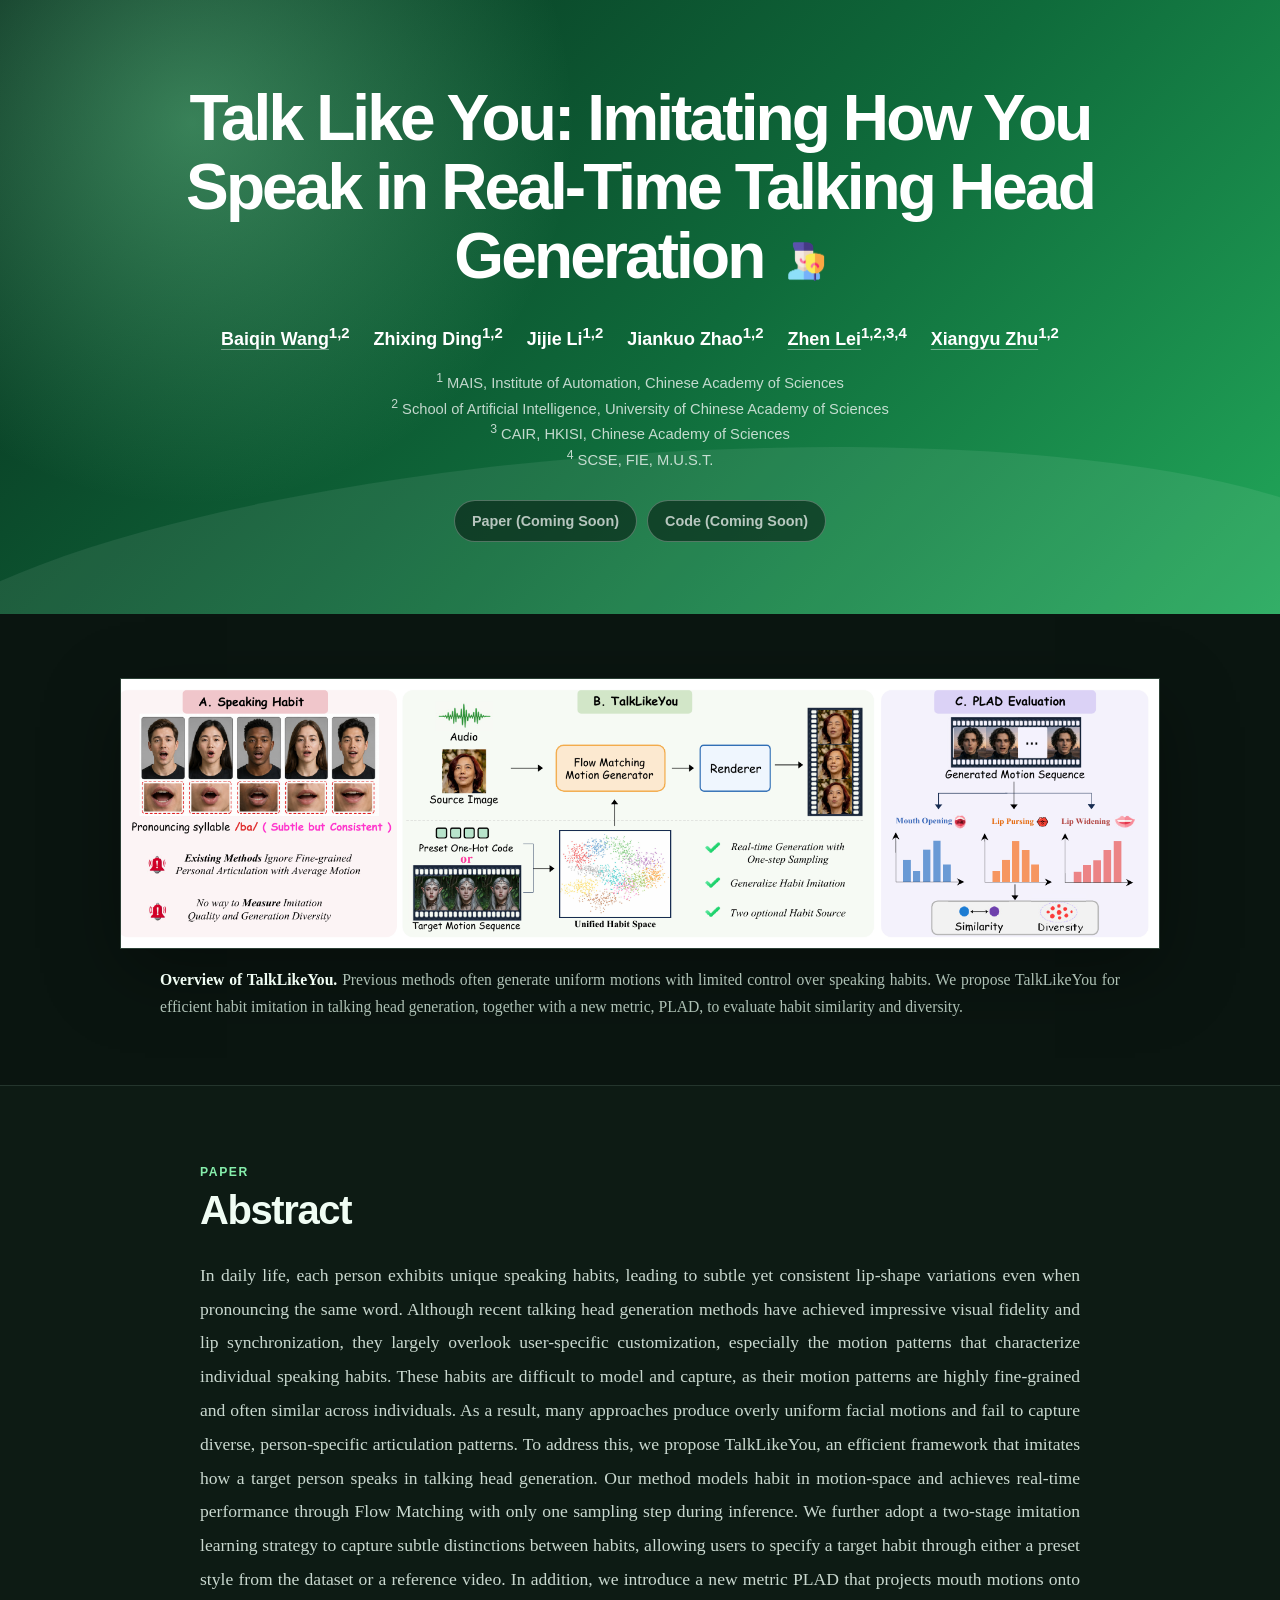
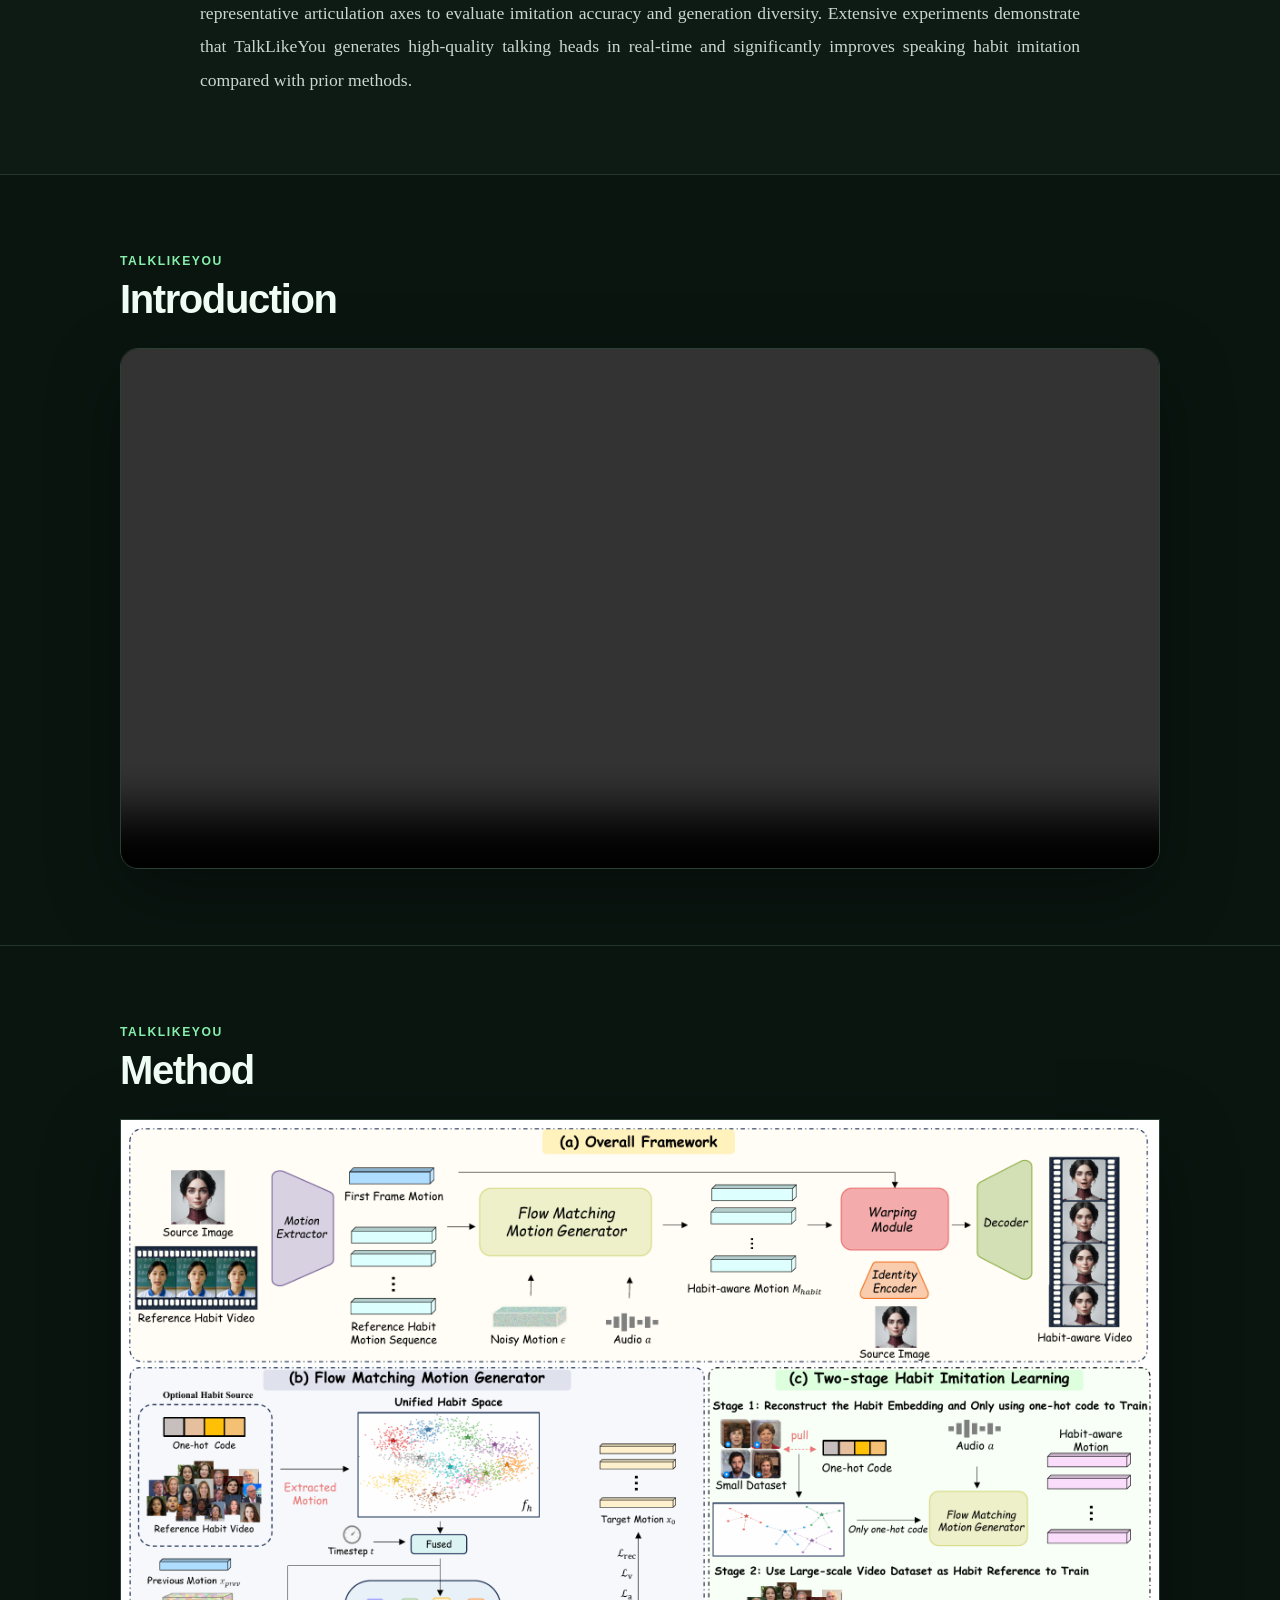
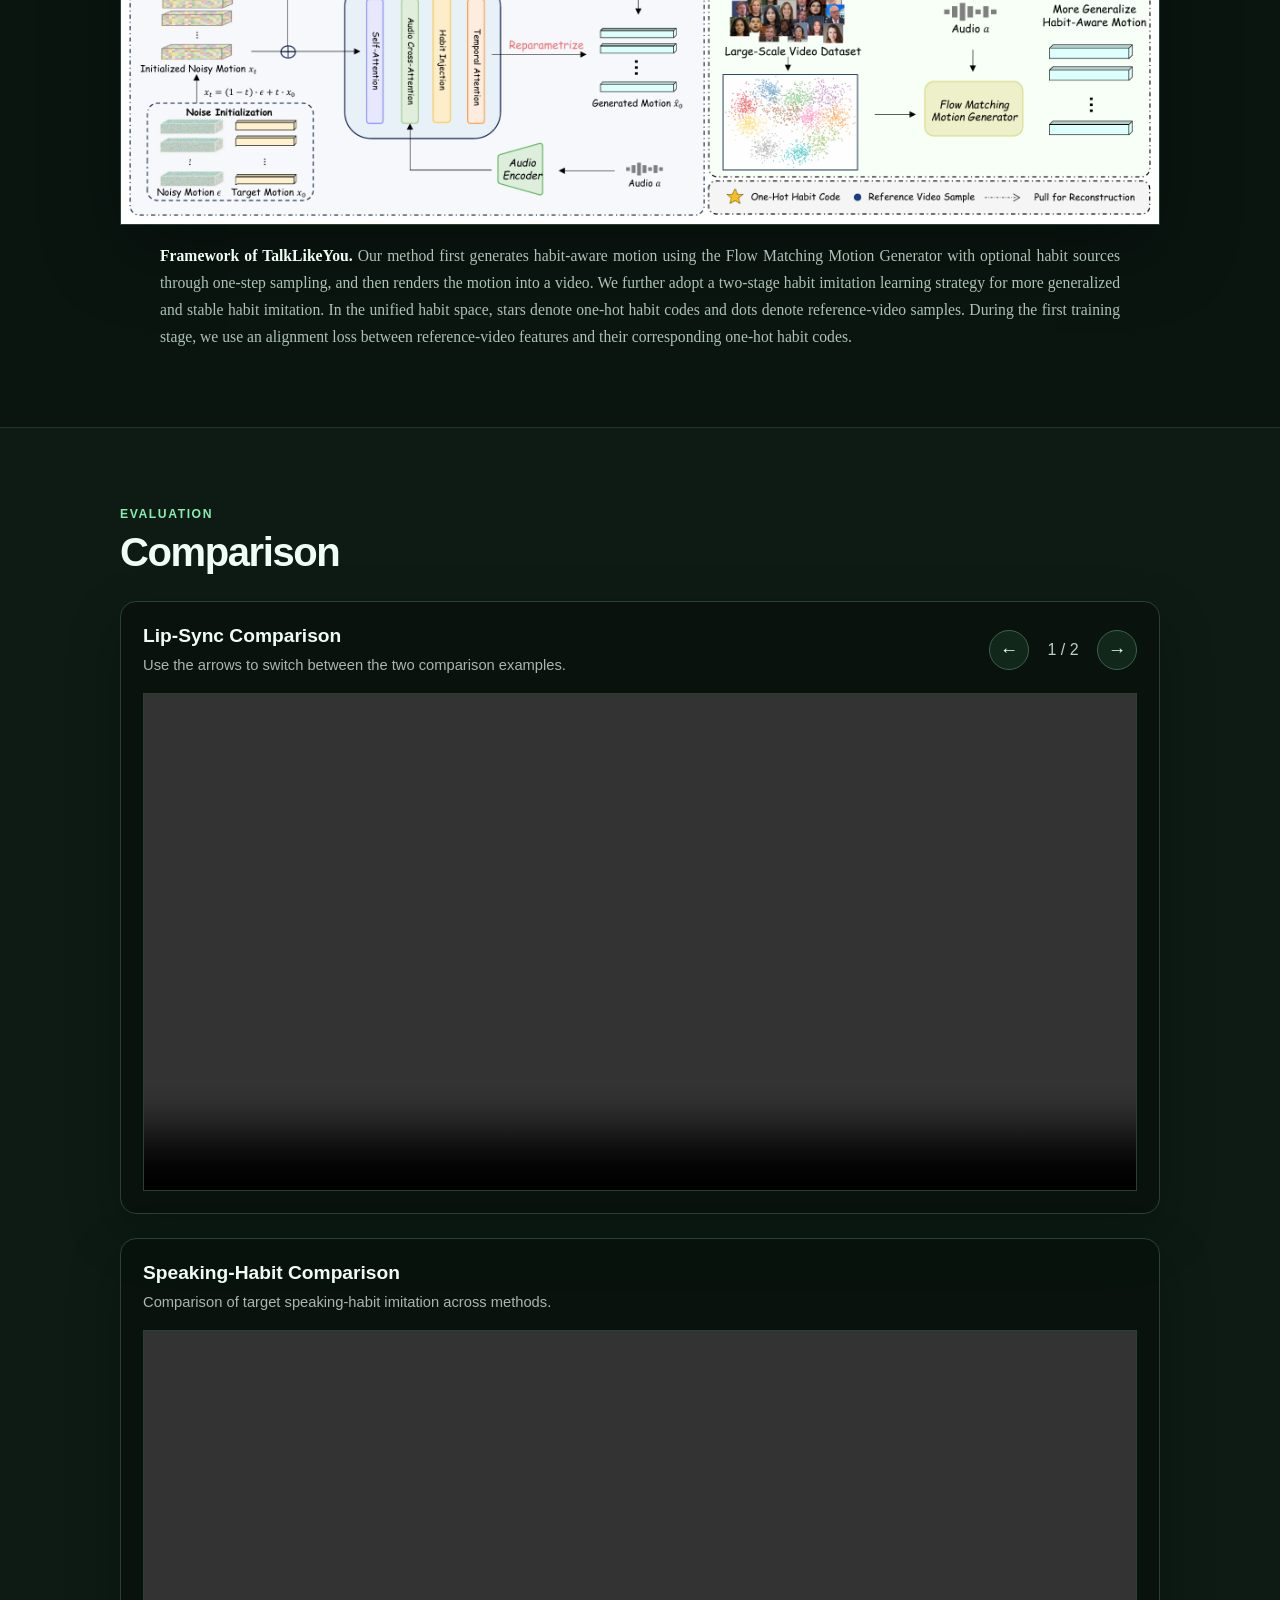
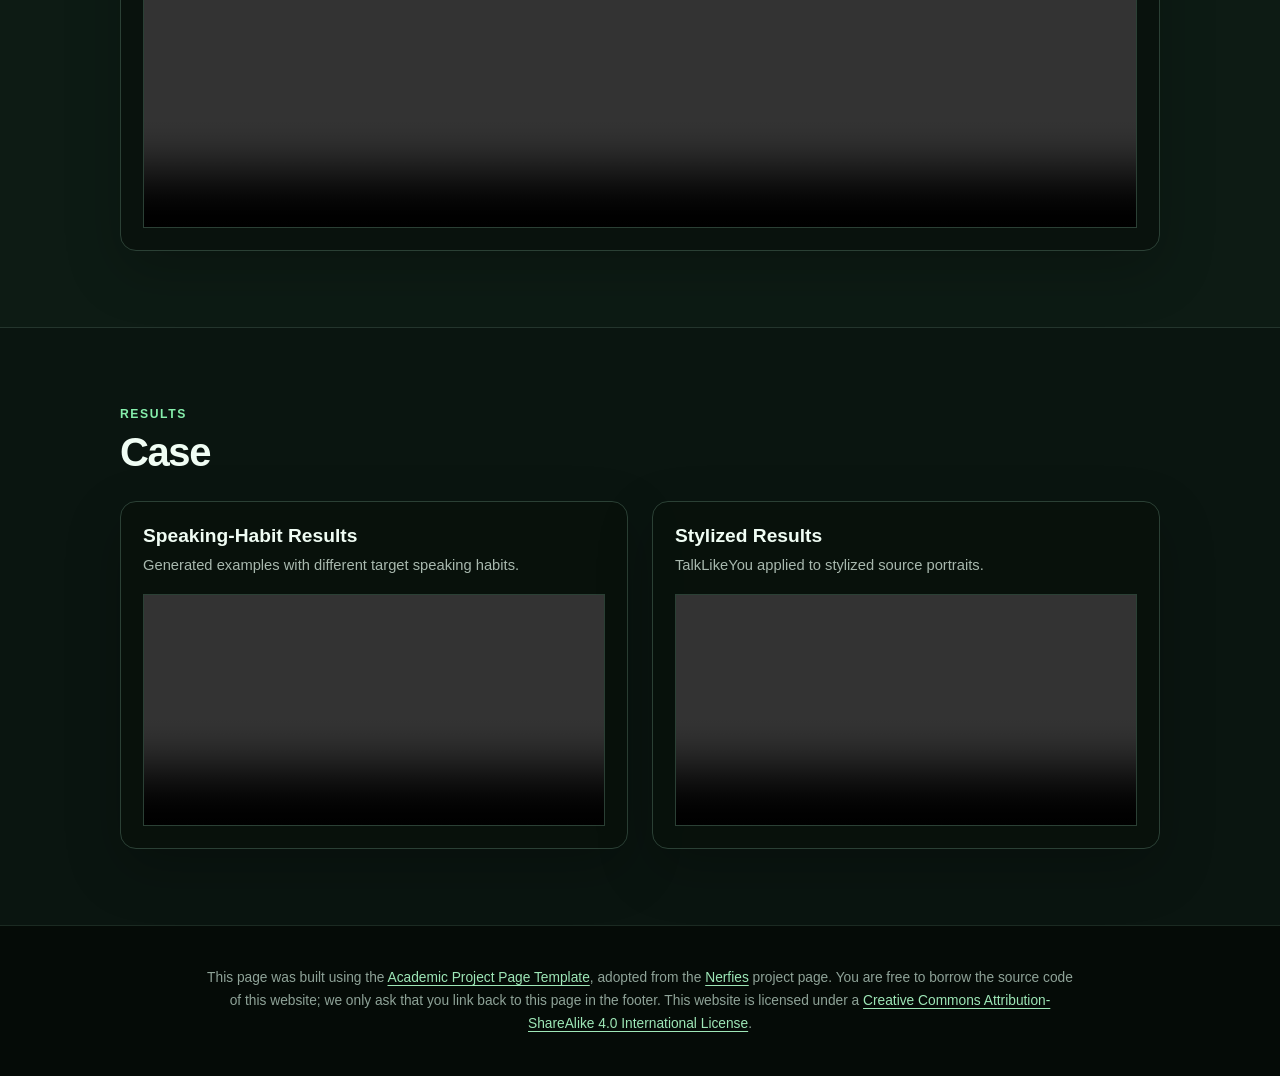
==== TalkLikeYou/index.html @ af0a6ef9 "Update TalkLikeYou project page" ====
<!DOCTYPE html>
<html lang="en">
<head>
  <meta charset="utf-8">
  <meta name="viewport" content="width=device-width, initial-scale=1">
  <meta name="description" content="Project page for TalkLikeYou, a real-time framework for speaking-habit imitation in talking head generation.">
  <meta name="keywords" content="TalkLikeYou, talking head generation, speaking habit imitation, flow matching">
  <title>TalkLikeYou</title>
  <link rel="stylesheet" href="static/css/index.css">
</head>
<body>
  <main>
    <header class="paper-header">
      <div class="header-glow" aria-hidden="true"></div>
      <div class="container">
        <h1>Talk Like You: Imitating How You Speak in Real-Time Talking Head <span class="title-tail">Generation <img class="title-icon" src="static/images/talklikeyou-icon.png" alt="" aria-hidden="true"></span></h1>

        <div class="authors" aria-label="Authors">
          <span><a href="https://scholar.google.cz/citations?user=pBF9Mn8AAAAJ&amp;hl=zh-CN&amp;oi=ao" target="_blank" rel="noopener noreferrer">Baiqin Wang</a><sup>1,2</sup></span>
          <span>Zhixing Ding<sup>1,2</sup></span>
          <span>Jijie Li<sup>1,2</sup></span>
          <span>Jiankuo Zhao<sup>1,2</sup></span>
          <span><a href="https://scholar.google.cz/citations?hl=zh-CN&amp;user=cuJ3QG8AAAAJ" target="_blank" rel="noopener noreferrer">Zhen Lei</a><sup>1,2,3,4</sup></span>
          <span><a href="https://xiangyuzhu-open.github.io/homepage/" target="_blank" rel="noopener noreferrer">Xiangyu Zhu</a><sup>1,2</sup></span>
        </div>

        <div class="affiliations" aria-label="Affiliations">
          <p><sup>1</sup> MAIS, Institute of Automation, Chinese Academy of Sciences</p>
          <p><sup>2</sup> School of Artificial Intelligence, University of Chinese Academy of Sciences</p>
          <p><sup>3</sup> CAIR, HKISI, Chinese Academy of Sciences</p>
          <p><sup>4</sup> SCSE, FIE, M.U.S.T.</p>
        </div>

        <div class="publication-links" aria-label="Publication links">
          <span class="publication-link is-disabled" aria-label="Paper coming soon">
            <span>Paper (Coming Soon)</span>
          </span>
          <span class="publication-link is-disabled" aria-label="Code coming soon">
            <span>Code (Coming Soon)</span>
          </span>
        </div>
      </div>
    </header>

    <section class="section visual-section hero-visual" aria-label="TalkLikeYou overview">
      <div class="container content-width">
        <figure class="figure-card">
          <div class="image-frame">
            <img src="static/images/overview.png" alt="Overview of TalkLikeYou for speaking-habit imitation in talking head generation">
          </div>
          <figcaption>
            <strong>Overview of TalkLikeYou.</strong>
            Previous methods often generate uniform motions with limited control over speaking habits. We propose TalkLikeYou for efficient habit imitation in talking head generation, together with a new metric, PLAD, to evaluate habit similarity and diversity.
          </figcaption>
        </figure>
      </div>
    </section>

    <section class="section abstract-section" aria-labelledby="abstract-title">
      <div class="container reading-width">
        <div class="section-heading">
          <p class="eyebrow">Paper</p>
          <h2 id="abstract-title">Abstract</h2>
        </div>
        <p class="abstract">
          In daily life, each person exhibits unique speaking habits, leading to subtle yet consistent lip-shape variations even when pronouncing the same word. Although recent talking head generation methods have achieved impressive visual fidelity and lip synchronization, they largely overlook user-specific customization, especially the motion patterns that characterize individual speaking habits. These habits are difficult to model and capture, as their motion patterns are highly fine-grained and often similar across individuals. As a result, many approaches produce overly uniform facial motions and fail to capture diverse, person-specific articulation patterns. To address this, we propose TalkLikeYou, an efficient framework that imitates how a target person speaks in talking head generation. Our method models habit in motion-space and achieves real-time performance through Flow Matching with only one sampling step during inference. We further adopt a two-stage imitation learning strategy to capture subtle distinctions between habits, allowing users to specify a target habit through either a preset style from the dataset or a reference video. In addition, we introduce a new metric PLAD that projects mouth motions onto representative articulation axes to evaluate imitation accuracy and generation diversity. Extensive experiments demonstrate that TalkLikeYou generates high-quality talking heads in real-time and significantly improves speaking habit imitation compared with prior methods.
        </p>
      </div>
    </section>

    <section class="section demo-section" aria-labelledby="introduction-title">
      <div class="container content-width">
        <div class="section-heading">
          <p class="eyebrow">TalkLikeYou</p>
          <h2 id="introduction-title">Introduction</h2>
        </div>
        <div class="video-frame">
          <video controls playsinline preload="metadata">
            <source src="static/videos/demo.mp4" type="video/mp4">
            Your browser does not support the video tag.
          </video>
        </div>
      </div>
    </section>

    <section class="section visual-section method-section" aria-labelledby="method-title">
      <div class="container content-width">
        <div class="section-heading">
          <p class="eyebrow">TalkLikeYou</p>
          <h2 id="method-title">Method</h2>
        </div>
        <figure class="figure-card">
          <div class="image-frame">
            <img src="static/images/framework.png" alt="The TalkLikeYou framework">
          </div>
          <figcaption>
            <strong>Framework of TalkLikeYou.</strong>
            Our method first generates habit-aware motion using the Flow Matching Motion Generator with optional habit sources through one-step sampling, and then renders the motion into a video. We further adopt a two-stage habit imitation learning strategy for more generalized and stable habit imitation. In the unified habit space, stars denote one-hot habit codes and dots denote reference-video samples. During the first training stage, we use an alignment loss between reference-video features and their corresponding one-hot habit codes.
          </figcaption>
        </figure>
      </div>
    </section>

    <section class="section comparison-section" aria-labelledby="comparison-title">
      <div class="container content-width">
        <div class="section-heading">
          <p class="eyebrow">Evaluation</p>
          <h2 id="comparison-title">Comparison</h2>
        </div>

        <article class="media-card comparison-carousel" aria-labelledby="lip-sync-title">
          <div class="media-card-heading">
            <div>
              <h3 id="lip-sync-title">Lip-Sync Comparison</h3>
              <p>Use the arrows to switch between the two comparison examples.</p>
            </div>
            <div class="carousel-controls" aria-label="Lip-sync comparison controls">
              <button class="carousel-button" type="button" data-carousel-prev aria-label="Previous lip-sync comparison">&#8592;</button>
              <span class="carousel-status" aria-live="polite"><span data-carousel-current>1</span> / 2</span>
              <button class="carousel-button" type="button" data-carousel-next aria-label="Next lip-sync comparison">&#8594;</button>
            </div>
          </div>
          <div class="carousel-stage">
            <video class="carousel-video is-active" controls playsinline preload="metadata" data-carousel-item>
              <source src="static/videos/comparison/lip-sync-1.mp4" type="video/mp4">
            </video>
            <video class="carousel-video" controls playsinline preload="metadata" data-carousel-item hidden>
              <source src="static/videos/comparison/lip-sync-2.mp4" type="video/mp4">
            </video>
          </div>
        </article>

        <article class="media-card" aria-labelledby="habit-comparison-title">
          <div class="media-card-heading">
            <div>
              <h3 id="habit-comparison-title">Speaking-Habit Comparison</h3>
              <p>Comparison of target speaking-habit imitation across methods.</p>
            </div>
          </div>
          <div class="media-video-frame media-video-frame-wide">
            <video controls playsinline preload="metadata">
              <source src="static/videos/comparison/habit-comparison.mp4" type="video/mp4">
            </video>
          </div>
        </article>
      </div>
    </section>

    <section class="section case-section" aria-labelledby="case-title">
      <div class="container content-width">
        <div class="section-heading">
          <p class="eyebrow">Results</p>
          <h2 id="case-title">Case</h2>
        </div>
        <div class="case-grid">
          <article class="media-card compact-card">
            <div class="media-card-heading">
              <div>
                <h3>Speaking-Habit Results</h3>
                <p>Generated examples with different target speaking habits.</p>
              </div>
            </div>
            <div class="media-video-frame">
              <video controls playsinline preload="metadata">
                <source src="static/videos/cases/habit-result.mp4" type="video/mp4">
              </video>
            </div>
          </article>

          <article class="media-card compact-card">
            <div class="media-card-heading">
              <div>
                <h3>Stylized Results</h3>
                <p>TalkLikeYou applied to stylized source portraits.</p>
              </div>
            </div>
            <div class="media-video-frame media-video-frame-wide">
              <video controls playsinline preload="metadata">
                <source src="static/videos/cases/stylized-result.mp4" type="video/mp4">
              </video>
            </div>
          </article>
        </div>
      </div>
    </section>
  </main>

  <footer class="footer">
    <div class="container reading-width">
      <p>
        This page was built using the
        <a href="https://github.com/eliahuhorwitz/Academic-project-page-template" target="_blank" rel="noopener noreferrer">Academic Project Page Template</a>,
        adopted from the <a href="https://nerfies.github.io" target="_blank" rel="noopener noreferrer">Nerfies</a> project page.
        You are free to borrow the source code of this website; we only ask that you link back to this page in the footer.
        This website is licensed under a
        <a rel="license" href="https://creativecommons.org/licenses/by-sa/4.0/" target="_blank">Creative Commons Attribution-ShareAlike 4.0 International License</a>.
      </p>
    </div>
  </footer>
  <script src="static/js/index.js"></script>
</body>
</html>
---- TalkLikeYou/static/css/index.css ----
:root {
  --ink: #f0fdf4;
  --muted: #a8b8ae;
  --green: #22c55e;
  --green-soft: #86efac;
  --line: #24352d;
  --paper: #0a1510;
  --background: #07100b;
}

* {
  box-sizing: border-box;
}

html {
  scroll-behavior: smooth;
}

body {
  margin: 0;
  color: var(--ink);
  background: var(--background);
  font-family: Inter, ui-sans-serif, -apple-system, BlinkMacSystemFont, "Segoe UI", sans-serif;
  line-height: 1.65;
}

.container {
  width: min(1120px, calc(100% - 40px));
  margin: 0 auto;
}

.content-width {
  max-width: 1040px;
}

.reading-width {
  max-width: 880px;
}

.paper-header {
  position: relative;
  overflow: hidden;
  padding: 84px 0 72px;
  color: #fff;
  text-align: center;
  background:
    radial-gradient(circle at 15% 20%, rgba(134, 239, 172, 0.38), transparent 32%),
    linear-gradient(135deg, #072b1c 0%, #0f6b3b 55%, #22a85a 100%);
}

.header-glow {
  position: absolute;
  inset: auto -10% -220px;
  height: 380px;
  border-radius: 50%;
  background: rgba(255, 255, 255, 0.08);
  transform: rotate(-4deg);
}

.paper-header .container {
  position: relative;
}

.venue {
  display: inline-block;
  margin: 0 0 22px;
  padding: 7px 16px;
  border: 1px solid rgba(255, 255, 255, 0.4);
  border-radius: 999px;
  background: rgba(255, 255, 255, 0.13);
  font-size: 0.9rem;
  font-weight: 750;
  letter-spacing: 0.08em;
  text-transform: uppercase;
}

h1 {
  max-width: 1020px;
  margin: 0 auto 30px;
  font-size: clamp(2.15rem, 5vw, 4.25rem);
  font-weight: 780;
  letter-spacing: -0.045em;
  line-height: 1.08;
}

.title-tail {
  white-space: nowrap;
}

.title-icon {
  display: inline-block;
  width: 0.62em;
  height: 0.62em;
  margin-left: 0.12em;
  object-fit: contain;
  vertical-align: -0.05em;
}

.authors {
  display: flex;
  flex-wrap: wrap;
  justify-content: center;
  gap: 7px 24px;
  margin: 0 auto;
  font-size: 1.12rem;
  font-weight: 620;
}

.authors a {
  color: #fff;
  text-decoration-color: rgba(255, 255, 255, 0.4);
  text-decoration-thickness: 1px;
  text-underline-offset: 4px;
}

.authors a:hover {
  text-decoration-color: #fff;
}

.affiliations {
  max-width: 900px;
  margin: 14px auto 0;
  color: rgba(255, 255, 255, 0.75);
  font-size: 0.92rem;
  line-height: 1.55;
}

.affiliations p {
  margin: 0;
}

.publication-links {
  display: flex;
  flex-wrap: wrap;
  justify-content: center;
  gap: 10px;
  margin-top: 28px;
}

.publication-link {
  display: inline-flex;
  align-items: center;
  min-height: 42px;
  padding: 9px 17px;
  border: 1px solid rgba(255, 255, 255, 0.28);
  border-radius: 999px;
  color: #fff;
  background: rgba(3, 22, 13, 0.56);
  font-size: 0.9rem;
  font-weight: 680;
  line-height: 1;
  text-decoration: none;
  transition: background 160ms ease, border-color 160ms ease, transform 160ms ease;
}

a.publication-link:hover {
  border-color: rgba(255, 255, 255, 0.58);
  background: rgba(3, 22, 13, 0.8);
  transform: translateY(-1px);
}

.publication-link.is-disabled {
  color: rgba(255, 255, 255, 0.7);
  cursor: default;
}

.section {
  padding: 76px 0;
}

.visual-section,
.demo-section {
  background: var(--paper);
}

.hero-visual {
  padding-top: 64px;
  padding-bottom: 64px;
}

.abstract-section {
  border-top: 1px solid var(--line);
  background: #0d1b14;
}

.method-section,
.demo-section,
.comparison-section,
.case-section {
  border-top: 1px solid var(--line);
}

.comparison-section {
  background: #0d1b14;
}

.case-section {
  background: var(--paper);
}

.section-heading {
  margin-bottom: 26px;
}

.eyebrow {
  margin: 0 0 5px;
  color: var(--green-soft);
  font-size: 0.76rem;
  font-weight: 800;
  letter-spacing: 0.13em;
  text-transform: uppercase;
}

h2 {
  margin: 0;
  font-size: clamp(1.8rem, 4vw, 2.5rem);
  letter-spacing: -0.035em;
  line-height: 1.15;
}

.image-frame,
.video-frame {
  overflow: hidden;
  border: 1px solid #2b4035;
  background: #fff;
  box-shadow: 0 24px 70px rgba(0, 0, 0, 0.34);
}

.image-frame img {
  display: block;
  width: 100%;
  height: auto;
}

.figure-card {
  margin: 0;
}

.figure-card figcaption {
  max-width: 960px;
  margin: 18px auto 0;
  color: #aec1b5;
  font-family: Georgia, "Times New Roman", serif;
  font-size: 0.98rem;
  line-height: 1.72;
  text-align: justify;
}

.figure-card figcaption strong {
  color: #f0fdf4;
}

.video-frame {
  border-radius: 18px;
  background: #050b07;
}

.video-frame video {
  display: block;
  width: 100%;
  max-height: 75vh;
  background: #050b07;
}

h3 {
  margin: 0;
  color: #f0fdf4;
  font-size: 1.2rem;
  line-height: 1.25;
}

.media-card {
  margin-top: 24px;
  padding: 22px;
  border: 1px solid #2b4035;
  border-radius: 16px;
  background: rgba(7, 16, 11, 0.72);
  box-shadow: 0 20px 55px rgba(0, 0, 0, 0.22);
}

.media-card:first-of-type {
  margin-top: 0;
}

.media-card-heading {
  display: flex;
  align-items: center;
  justify-content: space-between;
  gap: 20px;
  margin-bottom: 16px;
}

.media-card-heading p {
  margin: 5px 0 0;
  color: var(--muted);
  font-size: 0.92rem;
}

.carousel-controls {
  display: flex;
  flex: 0 0 auto;
  align-items: center;
  gap: 10px;
}

.carousel-button {
  display: inline-flex;
  width: 40px;
  height: 40px;
  align-items: center;
  justify-content: center;
  border: 1px solid #3f604d;
  border-radius: 50%;
  color: #f0fdf4;
  background: #10271a;
  font: inherit;
  font-size: 1.15rem;
  cursor: pointer;
  transition: border-color 160ms ease, background 160ms ease, transform 160ms ease;
}

.carousel-button:hover,
.carousel-button:focus-visible {
  border-color: var(--green-soft);
  background: #173a25;
  outline: none;
  transform: translateY(-1px);
}

.carousel-status {
  min-width: 48px;
  color: #bdd0c4;
  font-variant-numeric: tabular-nums;
  text-align: center;
}

.carousel-stage,
.media-video-frame {
  overflow: hidden;
  border: 1px solid #2b4035;
  background: #050b07;
}

.carousel-video,
.media-video-frame video {
  display: block;
  width: 100%;
  height: auto;
  background: #050b07;
}

.carousel-video[hidden] {
  display: none;
}

.media-video-frame-wide video {
  aspect-ratio: auto;
}

.case-grid {
  display: grid;
  grid-template-columns: repeat(2, minmax(0, 1fr));
  gap: 24px;
}

.compact-card {
  display: flex;
  min-width: 0;
  flex-direction: column;
  margin-top: 0;
}

.compact-card .media-video-frame {
  margin-top: auto;
}

.abstract {
  margin: 0;
  color: #c9d8cf;
  font-family: Georgia, "Times New Roman", serif;
  font-size: 1.1rem;
  line-height: 1.92;
  text-align: justify;
  text-wrap: pretty;
}

.footer {
  padding: 40px 0;
  border-top: 1px solid #1b2a22;
  color: #8fa398;
  background: #050b07;
  font-size: 0.86rem;
  line-height: 1.7;
  text-align: center;
}

.footer p {
  margin: 0;
}

.footer a {
  color: #9ee7b7;
  text-underline-offset: 3px;
}

.footer a:hover {
  color: #fff;
}

@media (max-width: 700px) {
  .container {
    width: min(100% - 28px, 1120px);
  }

  .paper-header {
    padding: 58px 0 52px;
  }

  h1 {
    font-size: clamp(2rem, 10vw, 3rem);
  }

  .section {
    padding: 54px 0;
  }

  .video-frame {
    border-radius: 11px;
  }

  .abstract,
  .figure-card figcaption {
    text-align: left;
  }

  .abstract {
    font-size: 1.02rem;
    line-height: 1.82;
  }

  .media-card {
    padding: 16px;
    border-radius: 12px;
  }

  .media-card-heading {
    align-items: flex-start;
    flex-direction: column;
  }

  .case-grid {
    grid-template-columns: 1fr;
  }
}
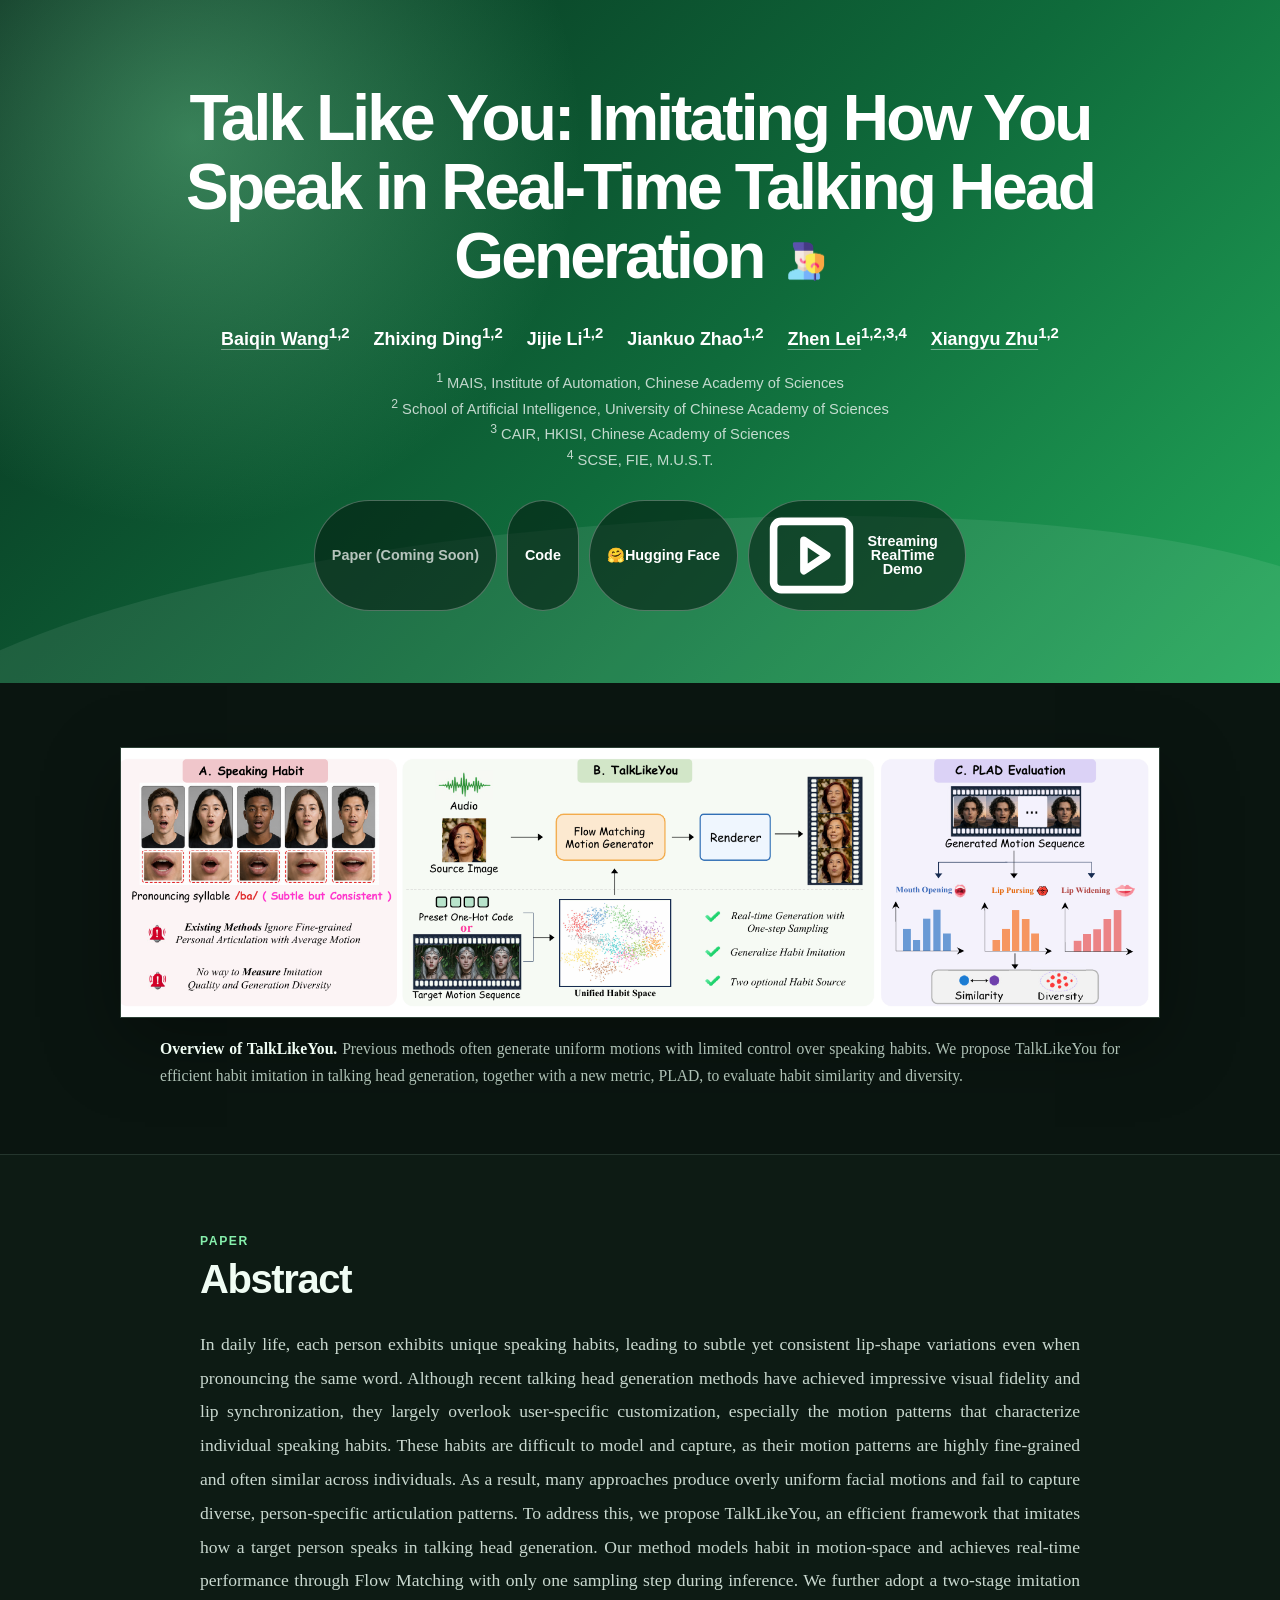
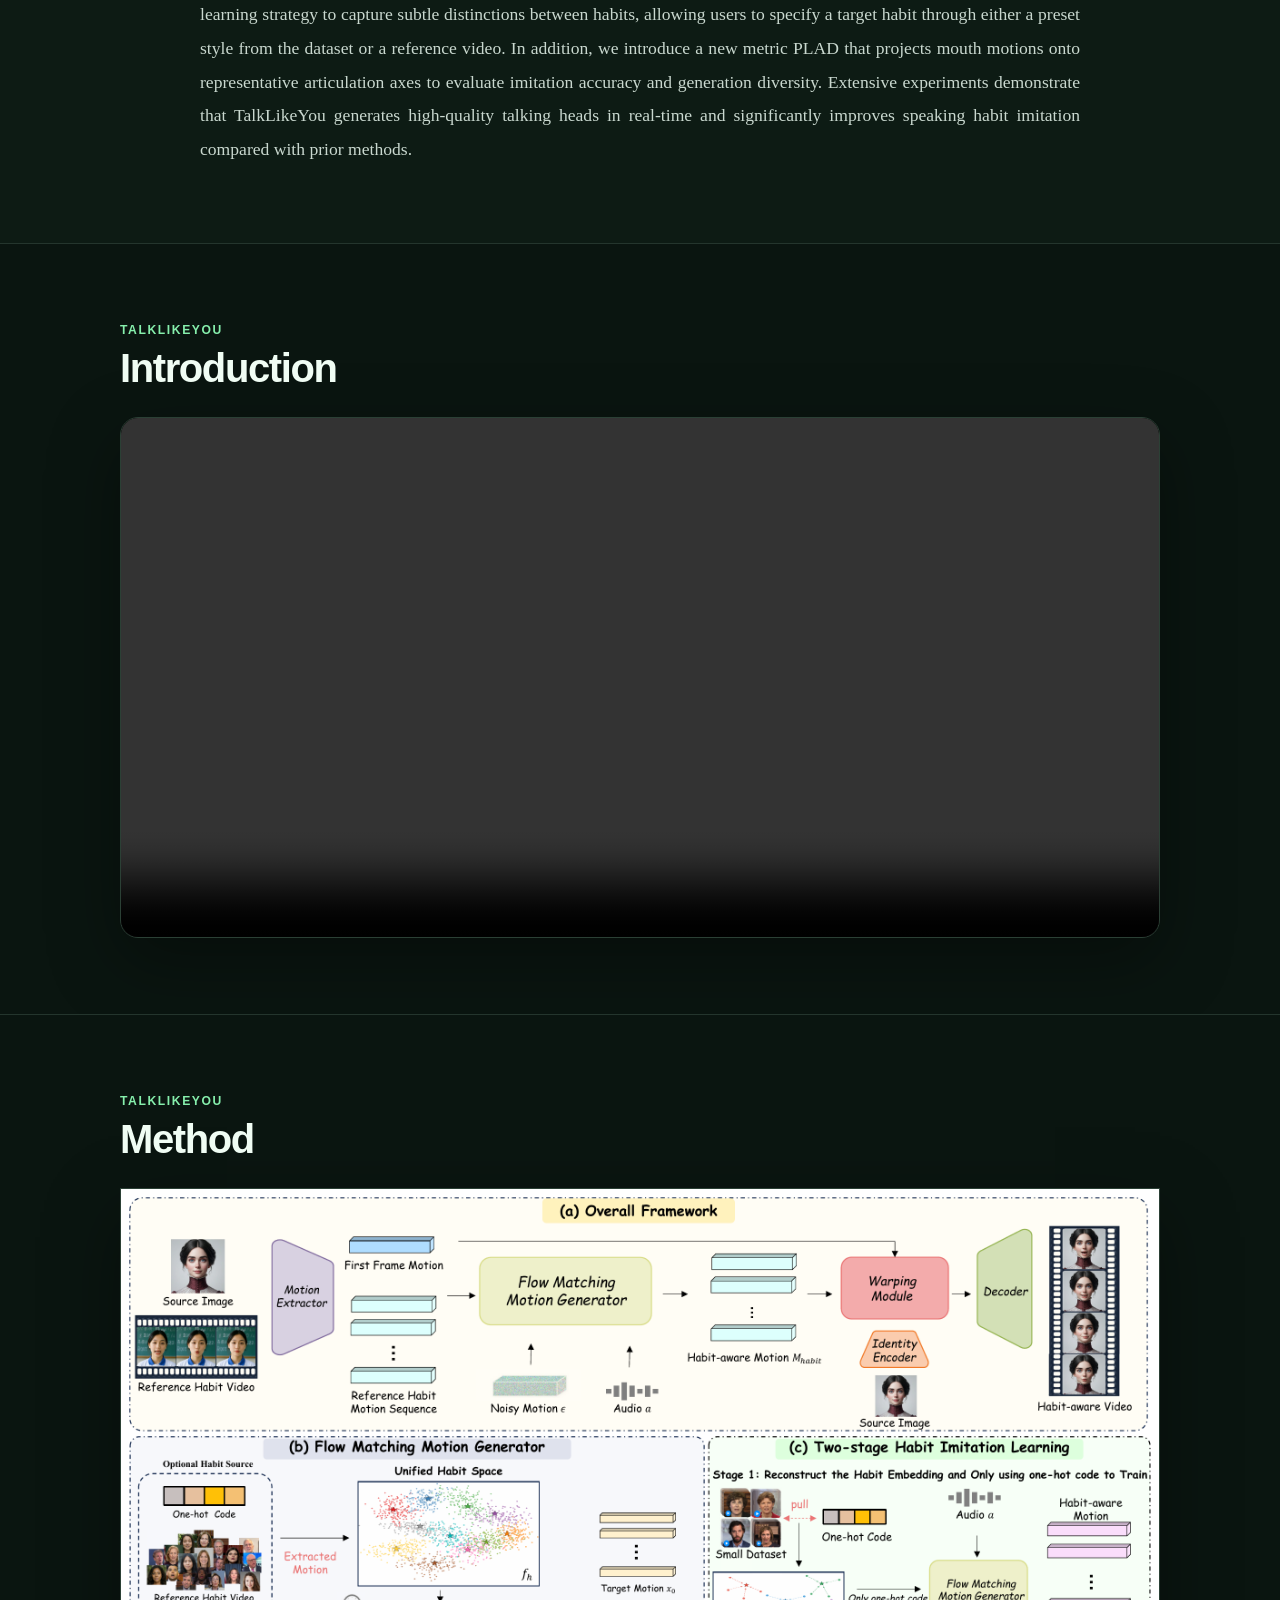
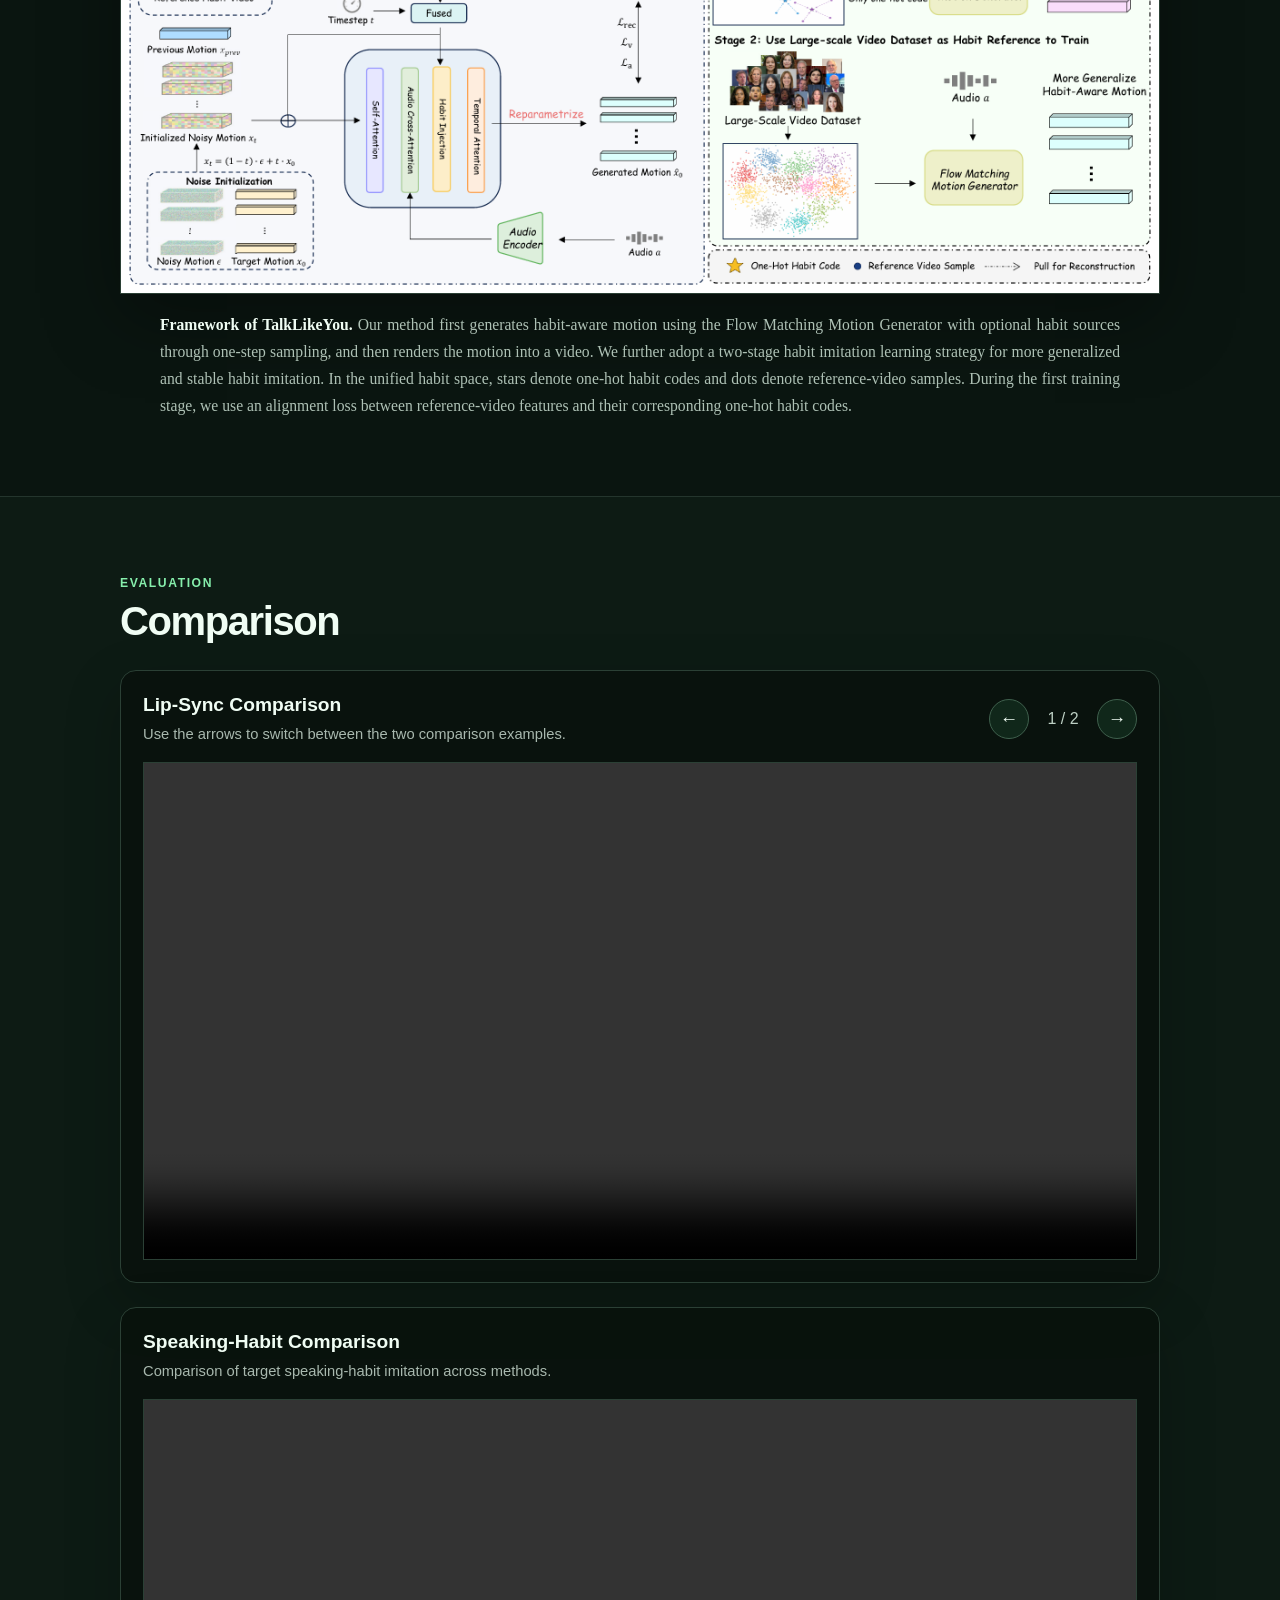
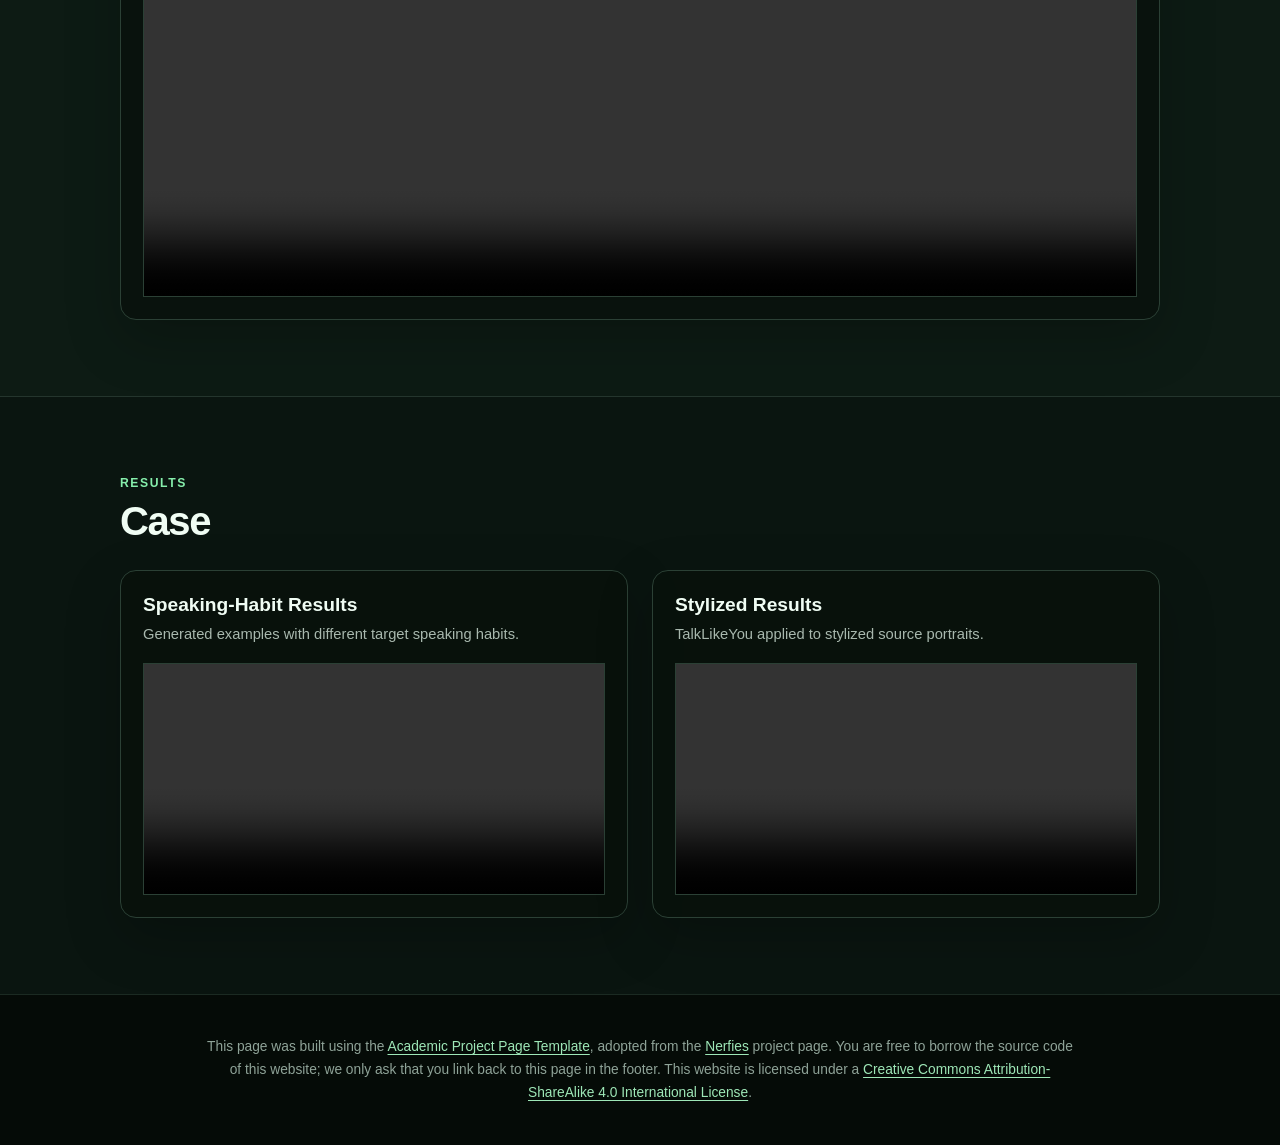
==== commit 4bd9782c: "Update TalkLikeYou project page links" ====
--- a/TalkLikeYou/index.html
+++ b/TalkLikeYou/index.html
@@ -1,202 +1,211 @@
-<!DOCTYPE html>
-<html lang="en">
-<head>
-  <meta charset="utf-8">
-  <meta name="viewport" content="width=device-width, initial-scale=1">
-  <meta name="description" content="Project page for TalkLikeYou, a real-time framework for speaking-habit imitation in talking head generation.">
-  <meta name="keywords" content="TalkLikeYou, talking head generation, speaking habit imitation, flow matching">
-  <title>TalkLikeYou</title>
-  <link rel="stylesheet" href="static/css/index.css">
-</head>
-<body>
-  <main>
-    <header class="paper-header">
-      <div class="header-glow" aria-hidden="true"></div>
-      <div class="container">
-        <h1>Talk Like You: Imitating How You Speak in Real-Time Talking Head <span class="title-tail">Generation <img class="title-icon" src="static/images/talklikeyou-icon.png" alt="" aria-hidden="true"></span></h1>
-
-        <div class="authors" aria-label="Authors">
-          <span><a href="https://scholar.google.cz/citations?user=pBF9Mn8AAAAJ&amp;hl=zh-CN&amp;oi=ao" target="_blank" rel="noopener noreferrer">Baiqin Wang</a><sup>1,2</sup></span>
-          <span>Zhixing Ding<sup>1,2</sup></span>
-          <span>Jijie Li<sup>1,2</sup></span>
-          <span>Jiankuo Zhao<sup>1,2</sup></span>
-          <span><a href="https://scholar.google.cz/citations?hl=zh-CN&amp;user=cuJ3QG8AAAAJ" target="_blank" rel="noopener noreferrer">Zhen Lei</a><sup>1,2,3,4</sup></span>
-          <span><a href="https://xiangyuzhu-open.github.io/homepage/" target="_blank" rel="noopener noreferrer">Xiangyu Zhu</a><sup>1,2</sup></span>
-        </div>
-
-        <div class="affiliations" aria-label="Affiliations">
-          <p><sup>1</sup> MAIS, Institute of Automation, Chinese Academy of Sciences</p>
-          <p><sup>2</sup> School of Artificial Intelligence, University of Chinese Academy of Sciences</p>
-          <p><sup>3</sup> CAIR, HKISI, Chinese Academy of Sciences</p>
-          <p><sup>4</sup> SCSE, FIE, M.U.S.T.</p>
-        </div>
-
-        <div class="publication-links" aria-label="Publication links">
-          <span class="publication-link is-disabled" aria-label="Paper coming soon">
-            <span>Paper (Coming Soon)</span>
-          </span>
-          <span class="publication-link is-disabled" aria-label="Code coming soon">
-            <span>Code (Coming Soon)</span>
-          </span>
-        </div>
-      </div>
-    </header>
-
-    <section class="section visual-section hero-visual" aria-label="TalkLikeYou overview">
-      <div class="container content-width">
-        <figure class="figure-card">
-          <div class="image-frame">
-            <img src="static/images/overview.png" alt="Overview of TalkLikeYou for speaking-habit imitation in talking head generation">
-          </div>
-          <figcaption>
-            <strong>Overview of TalkLikeYou.</strong>
-            Previous methods often generate uniform motions with limited control over speaking habits. We propose TalkLikeYou for efficient habit imitation in talking head generation, together with a new metric, PLAD, to evaluate habit similarity and diversity.
-          </figcaption>
-        </figure>
-      </div>
-    </section>
-
-    <section class="section abstract-section" aria-labelledby="abstract-title">
-      <div class="container reading-width">
-        <div class="section-heading">
-          <p class="eyebrow">Paper</p>
-          <h2 id="abstract-title">Abstract</h2>
-        </div>
-        <p class="abstract">
-          In daily life, each person exhibits unique speaking habits, leading to subtle yet consistent lip-shape variations even when pronouncing the same word. Although recent talking head generation methods have achieved impressive visual fidelity and lip synchronization, they largely overlook user-specific customization, especially the motion patterns that characterize individual speaking habits. These habits are difficult to model and capture, as their motion patterns are highly fine-grained and often similar across individuals. As a result, many approaches produce overly uniform facial motions and fail to capture diverse, person-specific articulation patterns. To address this, we propose TalkLikeYou, an efficient framework that imitates how a target person speaks in talking head generation. Our method models habit in motion-space and achieves real-time performance through Flow Matching with only one sampling step during inference. We further adopt a two-stage imitation learning strategy to capture subtle distinctions between habits, allowing users to specify a target habit through either a preset style from the dataset or a reference video. In addition, we introduce a new metric PLAD that projects mouth motions onto representative articulation axes to evaluate imitation accuracy and generation diversity. Extensive experiments demonstrate that TalkLikeYou generates high-quality talking heads in real-time and significantly improves speaking habit imitation compared with prior methods.
-        </p>
-      </div>
-    </section>
-
-    <section class="section demo-section" aria-labelledby="introduction-title">
-      <div class="container content-width">
-        <div class="section-heading">
-          <p class="eyebrow">TalkLikeYou</p>
-          <h2 id="introduction-title">Introduction</h2>
-        </div>
-        <div class="video-frame">
-          <video controls playsinline preload="metadata">
-            <source src="static/videos/demo.mp4" type="video/mp4">
-            Your browser does not support the video tag.
-          </video>
-        </div>
-      </div>
-    </section>
-
-    <section class="section visual-section method-section" aria-labelledby="method-title">
-      <div class="container content-width">
-        <div class="section-heading">
-          <p class="eyebrow">TalkLikeYou</p>
-          <h2 id="method-title">Method</h2>
-        </div>
-        <figure class="figure-card">
-          <div class="image-frame">
-            <img src="static/images/framework.png" alt="The TalkLikeYou framework">
-          </div>
-          <figcaption>
-            <strong>Framework of TalkLikeYou.</strong>
-            Our method first generates habit-aware motion using the Flow Matching Motion Generator with optional habit sources through one-step sampling, and then renders the motion into a video. We further adopt a two-stage habit imitation learning strategy for more generalized and stable habit imitation. In the unified habit space, stars denote one-hot habit codes and dots denote reference-video samples. During the first training stage, we use an alignment loss between reference-video features and their corresponding one-hot habit codes.
-          </figcaption>
-        </figure>
-      </div>
-    </section>
-
-    <section class="section comparison-section" aria-labelledby="comparison-title">
-      <div class="container content-width">
-        <div class="section-heading">
-          <p class="eyebrow">Evaluation</p>
-          <h2 id="comparison-title">Comparison</h2>
-        </div>
-
-        <article class="media-card comparison-carousel" aria-labelledby="lip-sync-title">
-          <div class="media-card-heading">
-            <div>
-              <h3 id="lip-sync-title">Lip-Sync Comparison</h3>
-              <p>Use the arrows to switch between the two comparison examples.</p>
-            </div>
-            <div class="carousel-controls" aria-label="Lip-sync comparison controls">
-              <button class="carousel-button" type="button" data-carousel-prev aria-label="Previous lip-sync comparison">&#8592;</button>
-              <span class="carousel-status" aria-live="polite"><span data-carousel-current>1</span> / 2</span>
-              <button class="carousel-button" type="button" data-carousel-next aria-label="Next lip-sync comparison">&#8594;</button>
-            </div>
-          </div>
-          <div class="carousel-stage">
-            <video class="carousel-video is-active" controls playsinline preload="metadata" data-carousel-item>
-              <source src="static/videos/comparison/lip-sync-1.mp4" type="video/mp4">
-            </video>
-            <video class="carousel-video" controls playsinline preload="metadata" data-carousel-item hidden>
-              <source src="static/videos/comparison/lip-sync-2.mp4" type="video/mp4">
-            </video>
-          </div>
-        </article>
-
-        <article class="media-card" aria-labelledby="habit-comparison-title">
-          <div class="media-card-heading">
-            <div>
-              <h3 id="habit-comparison-title">Speaking-Habit Comparison</h3>
-              <p>Comparison of target speaking-habit imitation across methods.</p>
-            </div>
-          </div>
-          <div class="media-video-frame media-video-frame-wide">
-            <video controls playsinline preload="metadata">
-              <source src="static/videos/comparison/habit-comparison.mp4" type="video/mp4">
-            </video>
-          </div>
-        </article>
-      </div>
-    </section>
-
-    <section class="section case-section" aria-labelledby="case-title">
-      <div class="container content-width">
-        <div class="section-heading">
-          <p class="eyebrow">Results</p>
-          <h2 id="case-title">Case</h2>
-        </div>
-        <div class="case-grid">
-          <article class="media-card compact-card">
-            <div class="media-card-heading">
-              <div>
-                <h3>Speaking-Habit Results</h3>
-                <p>Generated examples with different target speaking habits.</p>
-              </div>
-            </div>
-            <div class="media-video-frame">
-              <video controls playsinline preload="metadata">
-                <source src="static/videos/cases/habit-result.mp4" type="video/mp4">
-              </video>
-            </div>
-          </article>
-
-          <article class="media-card compact-card">
-            <div class="media-card-heading">
-              <div>
-                <h3>Stylized Results</h3>
-                <p>TalkLikeYou applied to stylized source portraits.</p>
-              </div>
-            </div>
-            <div class="media-video-frame media-video-frame-wide">
-              <video controls playsinline preload="metadata">
-                <source src="static/videos/cases/stylized-result.mp4" type="video/mp4">
-              </video>
-            </div>
-          </article>
-        </div>
-      </div>
-    </section>
-  </main>
-
-  <footer class="footer">
-    <div class="container reading-width">
-      <p>
-        This page was built using the
-        <a href="https://github.com/eliahuhorwitz/Academic-project-page-template" target="_blank" rel="noopener noreferrer">Academic Project Page Template</a>,
-        adopted from the <a href="https://nerfies.github.io" target="_blank" rel="noopener noreferrer">Nerfies</a> project page.
-        You are free to borrow the source code of this website; we only ask that you link back to this page in the footer.
-        This website is licensed under a
-        <a rel="license" href="https://creativecommons.org/licenses/by-sa/4.0/" target="_blank">Creative Commons Attribution-ShareAlike 4.0 International License</a>.
-      </p>
-    </div>
-  </footer>
-  <script src="static/js/index.js"></script>
-</body>
-</html>
+<!DOCTYPE html>
+<html lang="en">
+<head>
+  <meta charset="utf-8">
+  <meta name="viewport" content="width=device-width, initial-scale=1">
+  <meta name="description" content="Project page for TalkLikeYou, a real-time framework for speaking-habit imitation in talking head generation.">
+  <meta name="keywords" content="TalkLikeYou, talking head generation, speaking habit imitation, flow matching">
+  <title>TalkLikeYou</title>
+  <link rel="stylesheet" href="static/css/index.css">
+</head>
+<body>
+  <main>
+    <header class="paper-header">
+      <div class="header-glow" aria-hidden="true"></div>
+      <div class="container">
+        <h1>Talk Like You: Imitating How You Speak in Real-Time Talking Head <span class="title-tail">Generation <img class="title-icon" src="static/images/talklikeyou-icon.png" alt="" aria-hidden="true"></span></h1>
+
+        <div class="authors" aria-label="Authors">
+          <span><a href="https://scholar.google.cz/citations?user=pBF9Mn8AAAAJ&amp;hl=zh-CN&amp;oi=ao" target="_blank" rel="noopener noreferrer">Baiqin Wang</a><sup>1,2</sup></span>
+          <span>Zhixing Ding<sup>1,2</sup></span>
+          <span>Jijie Li<sup>1,2</sup></span>
+          <span>Jiankuo Zhao<sup>1,2</sup></span>
+          <span><a href="https://scholar.google.cz/citations?hl=zh-CN&amp;user=cuJ3QG8AAAAJ" target="_blank" rel="noopener noreferrer">Zhen Lei</a><sup>1,2,3,4</sup></span>
+          <span><a href="https://xiangyuzhu-open.github.io/homepage/" target="_blank" rel="noopener noreferrer">Xiangyu Zhu</a><sup>1,2</sup></span>
+        </div>
+
+        <div class="affiliations" aria-label="Affiliations">
+          <p><sup>1</sup> MAIS, Institute of Automation, Chinese Academy of Sciences</p>
+          <p><sup>2</sup> School of Artificial Intelligence, University of Chinese Academy of Sciences</p>
+          <p><sup>3</sup> CAIR, HKISI, Chinese Academy of Sciences</p>
+          <p><sup>4</sup> SCSE, FIE, M.U.S.T.</p>
+        </div>
+
+        <div class="publication-links" aria-label="Publication links">
+          <span class="publication-link is-disabled" aria-label="Paper coming soon">
+            <span>Paper (Coming Soon)</span>
+          </span>
+          <a class="publication-link" href="https://github.com/BQ-Wang0511/TalkLikeYou" target="_blank" rel="noopener noreferrer">
+            <svg class="publication-icon" viewBox="0 0 24 24" fill="none" stroke="currentColor" stroke-width="2" stroke-linecap="round" stroke-linejoin="round" aria-hidden="true"><path d="m8 8-4 4 4 4m8-8 4 4-4 4M14 4l-4 16"/></svg>
+            <span>Code</span>
+          </a>
+          <a class="publication-link" href="https://huggingface.co/doubi-killer/TalkLikeYou" target="_blank" rel="noopener noreferrer">
+            <span class="publication-icon publication-icon-emoji" aria-hidden="true">🤗</span>
+            <span>Hugging Face</span>
+          </a>
+          <a class="publication-link" href="https://github.com/BQ-Wang0511/TalkLikeYou-Streaming-RealTime-Demo" target="_blank" rel="noopener noreferrer">
+            <svg class="publication-icon" viewBox="0 0 24 24" fill="none" stroke="currentColor" stroke-width="2" stroke-linecap="round" stroke-linejoin="round" aria-hidden="true"><rect x="2" y="3" width="20" height="18" rx="2"/><path d="m10 8 6 4-6 4z"/></svg>
+            <span>Streaming RealTime Demo</span>
+          </a>
+        </div>
+      </div>
+    </header>
+
+    <section class="section visual-section hero-visual" aria-label="TalkLikeYou overview">
+      <div class="container content-width">
+        <figure class="figure-card">
+          <div class="image-frame">
+            <img src="static/images/overview.png" alt="Overview of TalkLikeYou for speaking-habit imitation in talking head generation">
+          </div>
+          <figcaption>
+            <strong>Overview of TalkLikeYou.</strong>
+            Previous methods often generate uniform motions with limited control over speaking habits. We propose TalkLikeYou for efficient habit imitation in talking head generation, together with a new metric, PLAD, to evaluate habit similarity and diversity.
+          </figcaption>
+        </figure>
+      </div>
+    </section>
+
+    <section class="section abstract-section" aria-labelledby="abstract-title">
+      <div class="container reading-width">
+        <div class="section-heading">
+          <p class="eyebrow">Paper</p>
+          <h2 id="abstract-title">Abstract</h2>
+        </div>
+        <p class="abstract">
+          In daily life, each person exhibits unique speaking habits, leading to subtle yet consistent lip-shape variations even when pronouncing the same word. Although recent talking head generation methods have achieved impressive visual fidelity and lip synchronization, they largely overlook user-specific customization, especially the motion patterns that characterize individual speaking habits. These habits are difficult to model and capture, as their motion patterns are highly fine-grained and often similar across individuals. As a result, many approaches produce overly uniform facial motions and fail to capture diverse, person-specific articulation patterns. To address this, we propose TalkLikeYou, an efficient framework that imitates how a target person speaks in talking head generation. Our method models habit in motion-space and achieves real-time performance through Flow Matching with only one sampling step during inference. We further adopt a two-stage imitation learning strategy to capture subtle distinctions between habits, allowing users to specify a target habit through either a preset style from the dataset or a reference video. In addition, we introduce a new metric PLAD that projects mouth motions onto representative articulation axes to evaluate imitation accuracy and generation diversity. Extensive experiments demonstrate that TalkLikeYou generates high-quality talking heads in real-time and significantly improves speaking habit imitation compared with prior methods.
+        </p>
+      </div>
+    </section>
+
+    <section class="section demo-section" aria-labelledby="introduction-title">
+      <div class="container content-width">
+        <div class="section-heading">
+          <p class="eyebrow">TalkLikeYou</p>
+          <h2 id="introduction-title">Introduction</h2>
+        </div>
+        <div class="video-frame">
+          <video controls playsinline preload="metadata">
+            <source src="static/videos/demo.mp4" type="video/mp4">
+            Your browser does not support the video tag.
+          </video>
+        </div>
+      </div>
+    </section>
+
+    <section class="section visual-section method-section" aria-labelledby="method-title">
+      <div class="container content-width">
+        <div class="section-heading">
+          <p class="eyebrow">TalkLikeYou</p>
+          <h2 id="method-title">Method</h2>
+        </div>
+        <figure class="figure-card">
+          <div class="image-frame">
+            <img src="static/images/framework.png" alt="The TalkLikeYou framework">
+          </div>
+          <figcaption>
+            <strong>Framework of TalkLikeYou.</strong>
+            Our method first generates habit-aware motion using the Flow Matching Motion Generator with optional habit sources through one-step sampling, and then renders the motion into a video. We further adopt a two-stage habit imitation learning strategy for more generalized and stable habit imitation. In the unified habit space, stars denote one-hot habit codes and dots denote reference-video samples. During the first training stage, we use an alignment loss between reference-video features and their corresponding one-hot habit codes.
+          </figcaption>
+        </figure>
+      </div>
+    </section>
+
+    <section class="section comparison-section" aria-labelledby="comparison-title">
+      <div class="container content-width">
+        <div class="section-heading">
+          <p class="eyebrow">Evaluation</p>
+          <h2 id="comparison-title">Comparison</h2>
+        </div>
+
+        <article class="media-card comparison-carousel" aria-labelledby="lip-sync-title">
+          <div class="media-card-heading">
+            <div>
+              <h3 id="lip-sync-title">Lip-Sync Comparison</h3>
+              <p>Use the arrows to switch between the two comparison examples.</p>
+            </div>
+            <div class="carousel-controls" aria-label="Lip-sync comparison controls">
+              <button class="carousel-button" type="button" data-carousel-prev aria-label="Previous lip-sync comparison">&#8592;</button>
+              <span class="carousel-status" aria-live="polite"><span data-carousel-current>1</span> / 2</span>
+              <button class="carousel-button" type="button" data-carousel-next aria-label="Next lip-sync comparison">&#8594;</button>
+            </div>
+          </div>
+          <div class="carousel-stage">
+            <video class="carousel-video is-active" controls playsinline preload="metadata" data-carousel-item>
+              <source src="static/videos/comparison/lip-sync-1.mp4" type="video/mp4">
+            </video>
+            <video class="carousel-video" controls playsinline preload="metadata" data-carousel-item hidden>
+              <source src="static/videos/comparison/lip-sync-2.mp4" type="video/mp4">
+            </video>
+          </div>
+        </article>
+
+        <article class="media-card" aria-labelledby="habit-comparison-title">
+          <div class="media-card-heading">
+            <div>
+              <h3 id="habit-comparison-title">Speaking-Habit Comparison</h3>
+              <p>Comparison of target speaking-habit imitation across methods.</p>
+            </div>
+          </div>
+          <div class="media-video-frame media-video-frame-wide">
+            <video controls playsinline preload="metadata">
+              <source src="static/videos/comparison/habit-comparison.mp4" type="video/mp4">
+            </video>
+          </div>
+        </article>
+      </div>
+    </section>
+
+    <section class="section case-section" aria-labelledby="case-title">
+      <div class="container content-width">
+        <div class="section-heading">
+          <p class="eyebrow">Results</p>
+          <h2 id="case-title">Case</h2>
+        </div>
+        <div class="case-grid">
+          <article class="media-card compact-card">
+            <div class="media-card-heading">
+              <div>
+                <h3>Speaking-Habit Results</h3>
+                <p>Generated examples with different target speaking habits.</p>
+              </div>
+            </div>
+            <div class="media-video-frame">
+              <video controls playsinline preload="metadata">
+                <source src="static/videos/cases/habit-result.mp4" type="video/mp4">
+              </video>
+            </div>
+          </article>
+
+          <article class="media-card compact-card">
+            <div class="media-card-heading">
+              <div>
+                <h3>Stylized Results</h3>
+                <p>TalkLikeYou applied to stylized source portraits.</p>
+              </div>
+            </div>
+            <div class="media-video-frame media-video-frame-wide">
+              <video controls playsinline preload="metadata">
+                <source src="static/videos/cases/stylized-result.mp4" type="video/mp4">
+              </video>
+            </div>
+          </article>
+        </div>
+      </div>
+    </section>
+  </main>
+
+  <footer class="footer">
+    <div class="container reading-width">
+      <p>
+        This page was built using the
+        <a href="https://github.com/eliahuhorwitz/Academic-project-page-template" target="_blank" rel="noopener noreferrer">Academic Project Page Template</a>,
+        adopted from the <a href="https://nerfies.github.io" target="_blank" rel="noopener noreferrer">Nerfies</a> project page.
+        You are free to borrow the source code of this website; we only ask that you link back to this page in the footer.
+        This website is licensed under a
+        <a rel="license" href="https://creativecommons.org/licenses/by-sa/4.0/" target="_blank">Creative Commons Attribution-ShareAlike 4.0 International License</a>.
+      </p>
+    </div>
+  </footer>
+  <script src="static/js/index.js"></script>
+</body>
+</html>
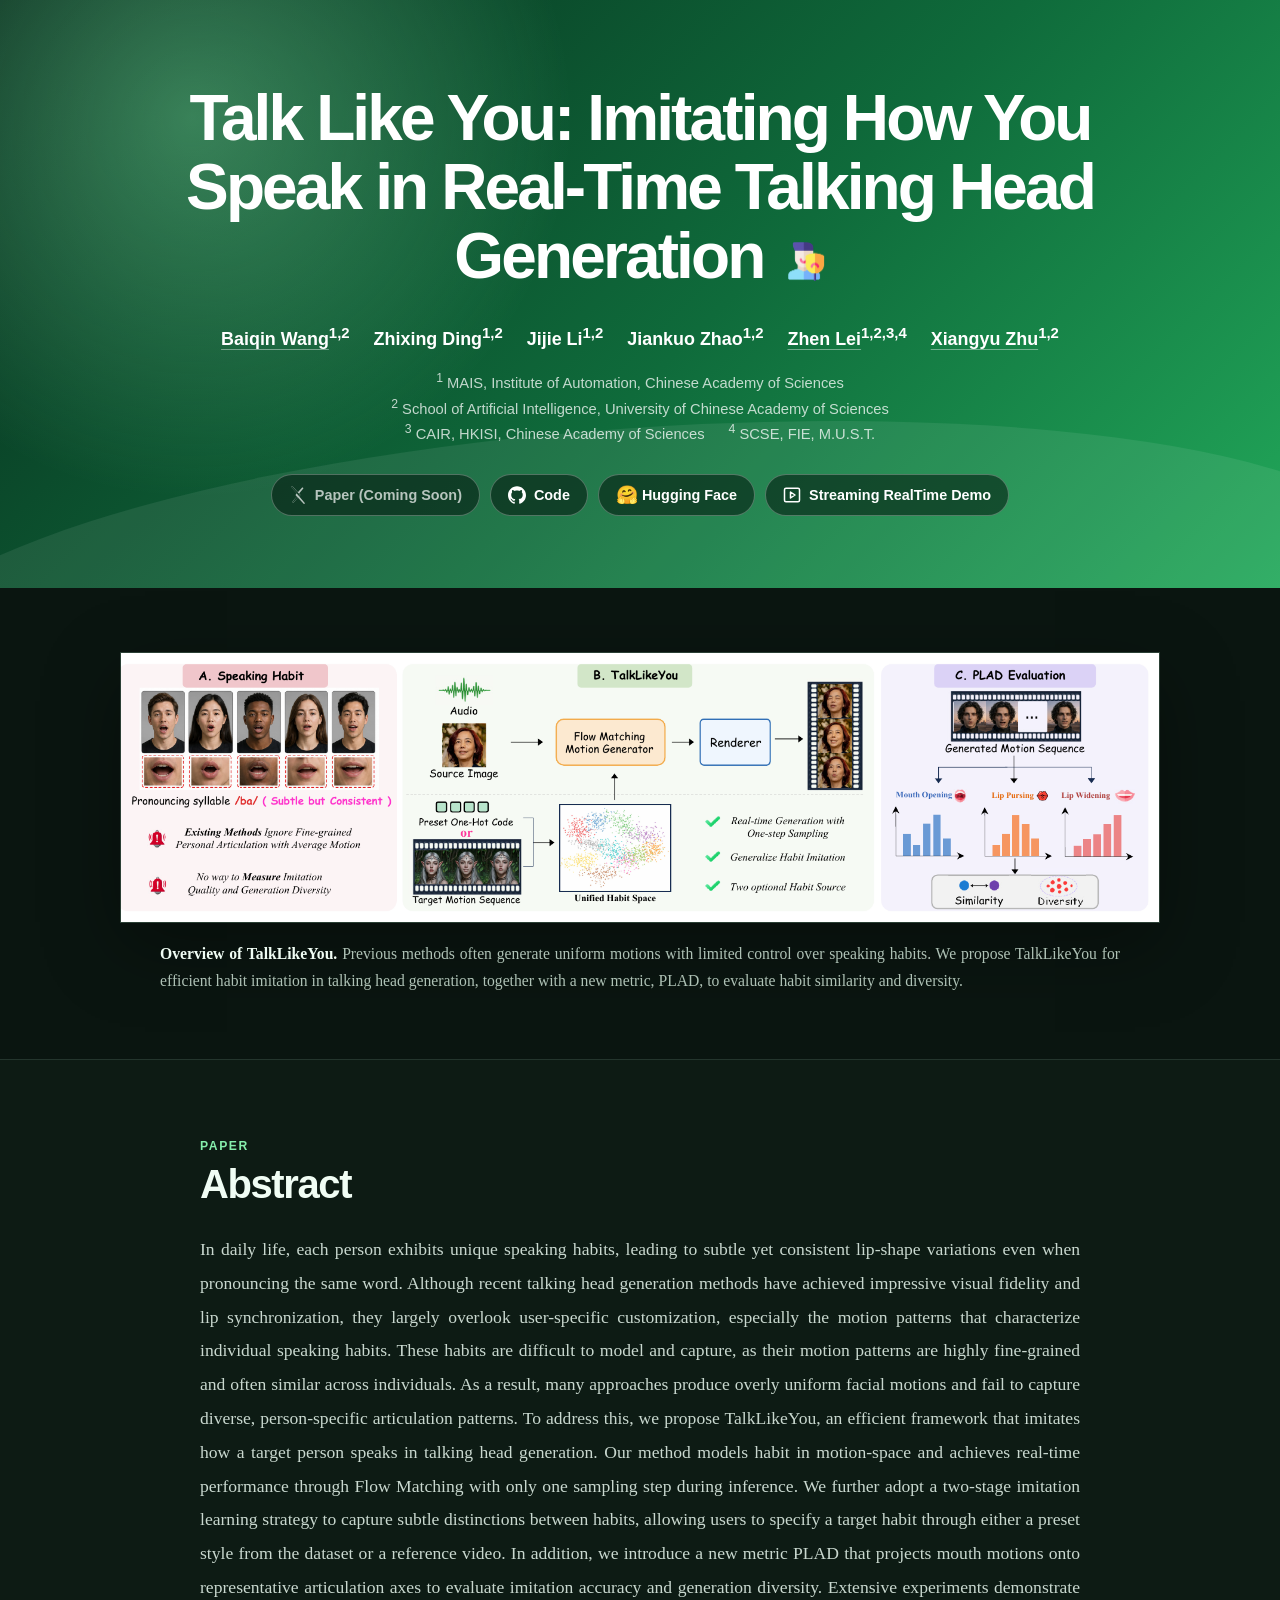
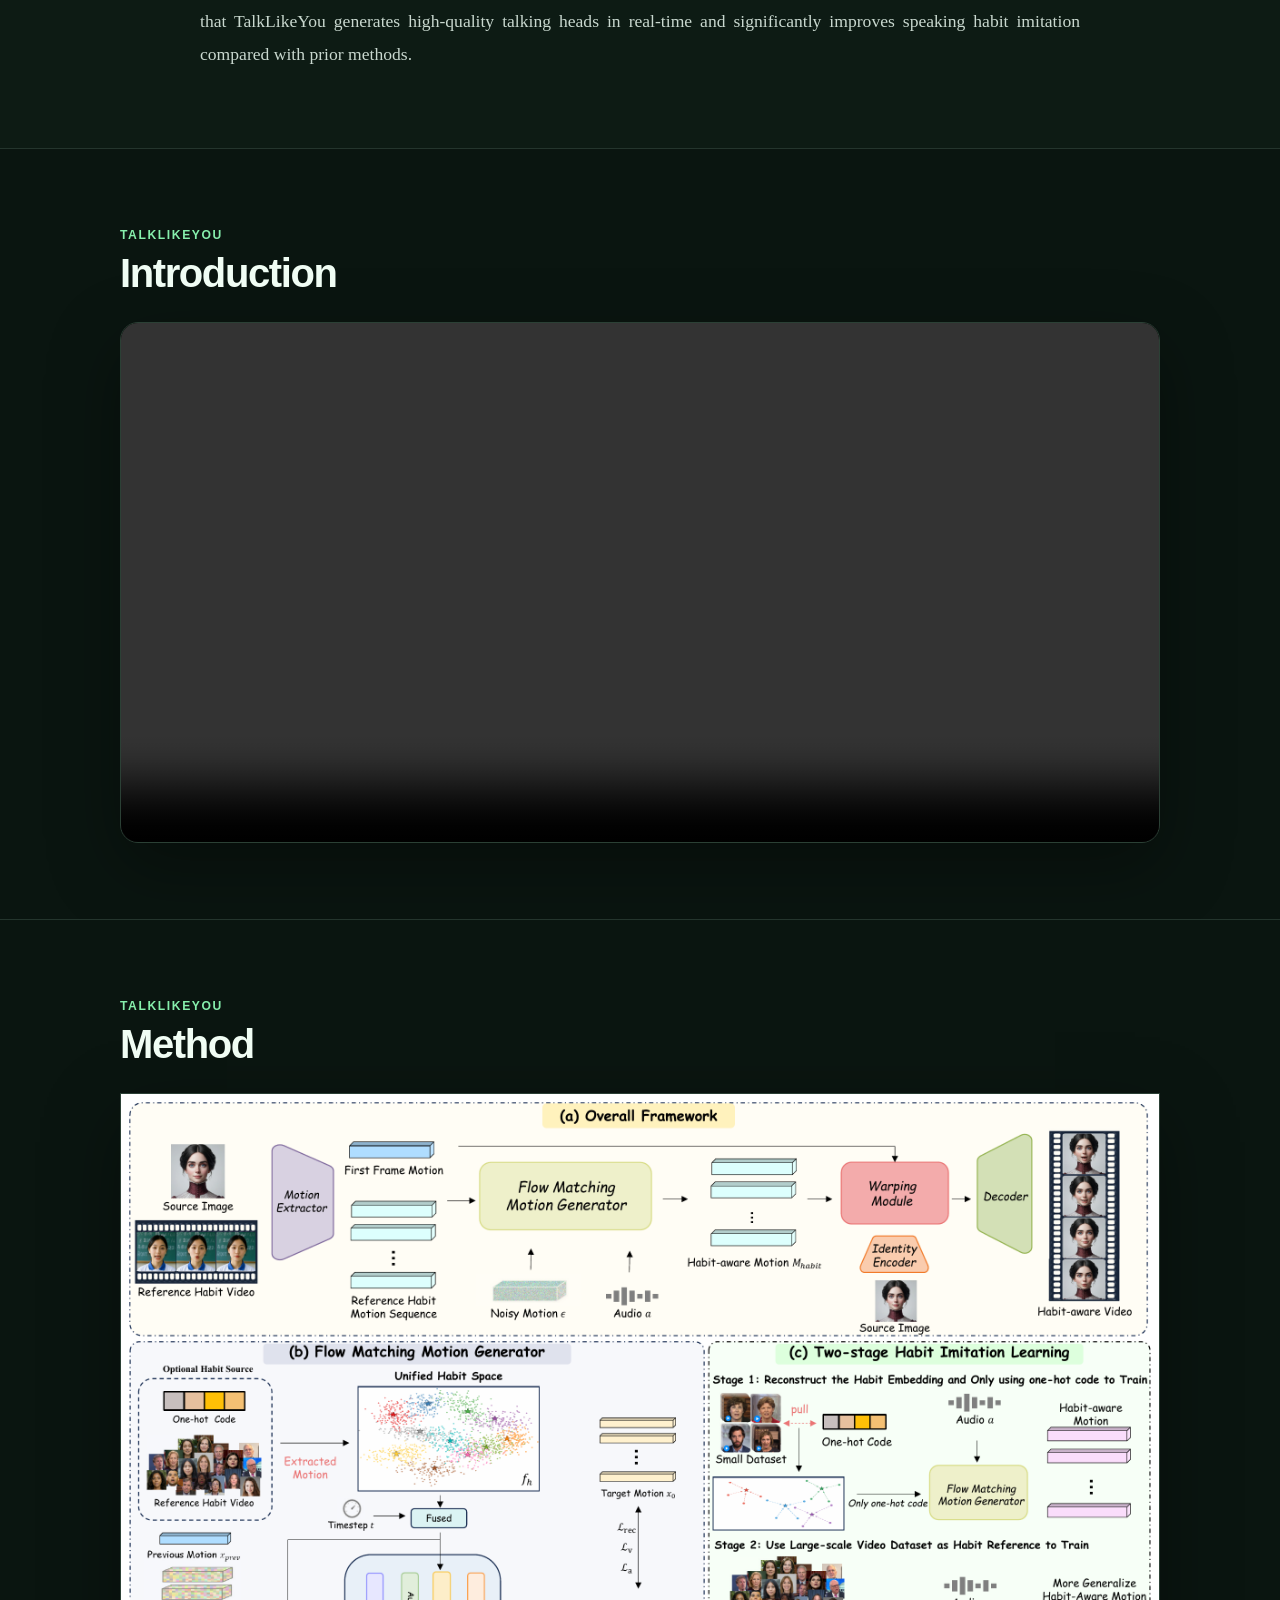
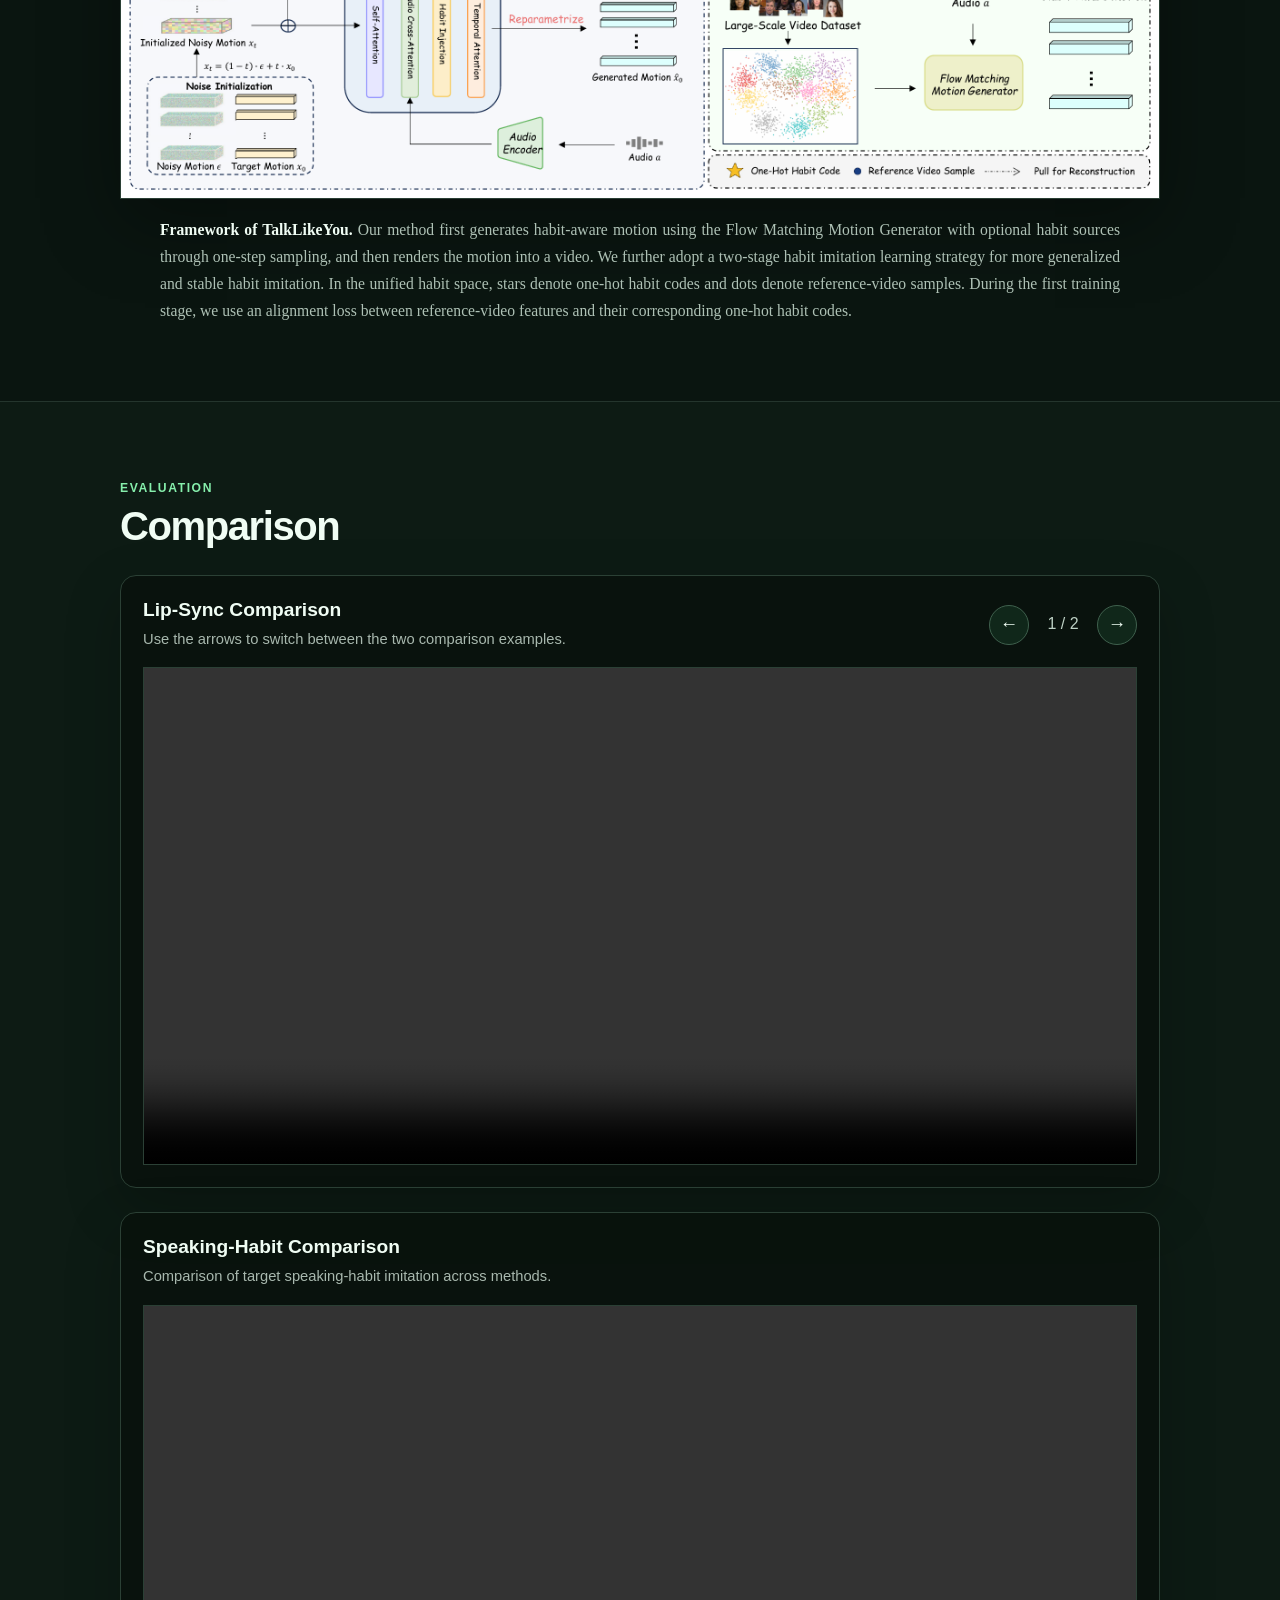
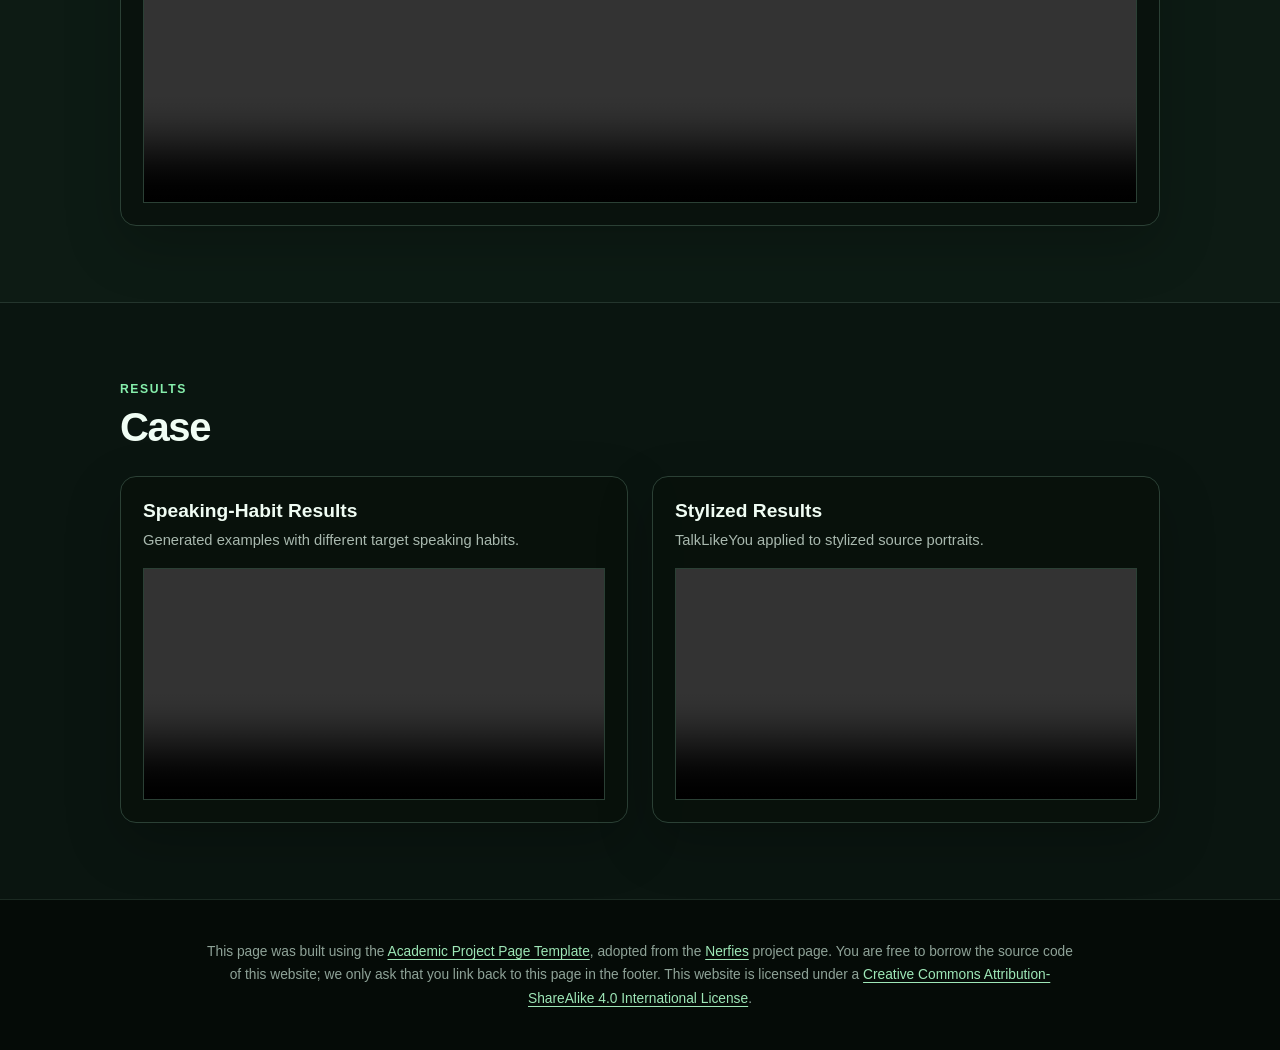
==== commit 0c0cf84c: "Refine TalkLikeYou icons and affiliations" ====
--- a/TalkLikeYou/index.html
+++ b/TalkLikeYou/index.html
@@ -1,211 +1,211 @@
-<!DOCTYPE html>
-<html lang="en">
-<head>
-  <meta charset="utf-8">
-  <meta name="viewport" content="width=device-width, initial-scale=1">
-  <meta name="description" content="Project page for TalkLikeYou, a real-time framework for speaking-habit imitation in talking head generation.">
-  <meta name="keywords" content="TalkLikeYou, talking head generation, speaking habit imitation, flow matching">
-  <title>TalkLikeYou</title>
-  <link rel="stylesheet" href="static/css/index.css">
-</head>
-<body>
-  <main>
-    <header class="paper-header">
-      <div class="header-glow" aria-hidden="true"></div>
-      <div class="container">
-        <h1>Talk Like You: Imitating How You Speak in Real-Time Talking Head <span class="title-tail">Generation <img class="title-icon" src="static/images/talklikeyou-icon.png" alt="" aria-hidden="true"></span></h1>
-
-        <div class="authors" aria-label="Authors">
-          <span><a href="https://scholar.google.cz/citations?user=pBF9Mn8AAAAJ&amp;hl=zh-CN&amp;oi=ao" target="_blank" rel="noopener noreferrer">Baiqin Wang</a><sup>1,2</sup></span>
-          <span>Zhixing Ding<sup>1,2</sup></span>
-          <span>Jijie Li<sup>1,2</sup></span>
-          <span>Jiankuo Zhao<sup>1,2</sup></span>
-          <span><a href="https://scholar.google.cz/citations?hl=zh-CN&amp;user=cuJ3QG8AAAAJ" target="_blank" rel="noopener noreferrer">Zhen Lei</a><sup>1,2,3,4</sup></span>
-          <span><a href="https://xiangyuzhu-open.github.io/homepage/" target="_blank" rel="noopener noreferrer">Xiangyu Zhu</a><sup>1,2</sup></span>
-        </div>
-
-        <div class="affiliations" aria-label="Affiliations">
-          <p><sup>1</sup> MAIS, Institute of Automation, Chinese Academy of Sciences</p>
-          <p><sup>2</sup> School of Artificial Intelligence, University of Chinese Academy of Sciences</p>
-          <p><sup>3</sup> CAIR, HKISI, Chinese Academy of Sciences</p>
-          <p><sup>4</sup> SCSE, FIE, M.U.S.T.</p>
-        </div>
-
-        <div class="publication-links" aria-label="Publication links">
-          <span class="publication-link is-disabled" aria-label="Paper coming soon">
-            <span>Paper (Coming Soon)</span>
-          </span>
-          <a class="publication-link" href="https://github.com/BQ-Wang0511/TalkLikeYou" target="_blank" rel="noopener noreferrer">
-            <svg class="publication-icon" viewBox="0 0 24 24" fill="none" stroke="currentColor" stroke-width="2" stroke-linecap="round" stroke-linejoin="round" aria-hidden="true"><path d="m8 8-4 4 4 4m8-8 4 4-4 4M14 4l-4 16"/></svg>
-            <span>Code</span>
-          </a>
-          <a class="publication-link" href="https://huggingface.co/doubi-killer/TalkLikeYou" target="_blank" rel="noopener noreferrer">
-            <span class="publication-icon publication-icon-emoji" aria-hidden="true">🤗</span>
-            <span>Hugging Face</span>
-          </a>
-          <a class="publication-link" href="https://github.com/BQ-Wang0511/TalkLikeYou-Streaming-RealTime-Demo" target="_blank" rel="noopener noreferrer">
-            <svg class="publication-icon" viewBox="0 0 24 24" fill="none" stroke="currentColor" stroke-width="2" stroke-linecap="round" stroke-linejoin="round" aria-hidden="true"><rect x="2" y="3" width="20" height="18" rx="2"/><path d="m10 8 6 4-6 4z"/></svg>
-            <span>Streaming RealTime Demo</span>
-          </a>
-        </div>
-      </div>
-    </header>
-
-    <section class="section visual-section hero-visual" aria-label="TalkLikeYou overview">
-      <div class="container content-width">
-        <figure class="figure-card">
-          <div class="image-frame">
-            <img src="static/images/overview.png" alt="Overview of TalkLikeYou for speaking-habit imitation in talking head generation">
-          </div>
-          <figcaption>
-            <strong>Overview of TalkLikeYou.</strong>
-            Previous methods often generate uniform motions with limited control over speaking habits. We propose TalkLikeYou for efficient habit imitation in talking head generation, together with a new metric, PLAD, to evaluate habit similarity and diversity.
-          </figcaption>
-        </figure>
-      </div>
-    </section>
-
-    <section class="section abstract-section" aria-labelledby="abstract-title">
-      <div class="container reading-width">
-        <div class="section-heading">
-          <p class="eyebrow">Paper</p>
-          <h2 id="abstract-title">Abstract</h2>
-        </div>
-        <p class="abstract">
-          In daily life, each person exhibits unique speaking habits, leading to subtle yet consistent lip-shape variations even when pronouncing the same word. Although recent talking head generation methods have achieved impressive visual fidelity and lip synchronization, they largely overlook user-specific customization, especially the motion patterns that characterize individual speaking habits. These habits are difficult to model and capture, as their motion patterns are highly fine-grained and often similar across individuals. As a result, many approaches produce overly uniform facial motions and fail to capture diverse, person-specific articulation patterns. To address this, we propose TalkLikeYou, an efficient framework that imitates how a target person speaks in talking head generation. Our method models habit in motion-space and achieves real-time performance through Flow Matching with only one sampling step during inference. We further adopt a two-stage imitation learning strategy to capture subtle distinctions between habits, allowing users to specify a target habit through either a preset style from the dataset or a reference video. In addition, we introduce a new metric PLAD that projects mouth motions onto representative articulation axes to evaluate imitation accuracy and generation diversity. Extensive experiments demonstrate that TalkLikeYou generates high-quality talking heads in real-time and significantly improves speaking habit imitation compared with prior methods.
-        </p>
-      </div>
-    </section>
-
-    <section class="section demo-section" aria-labelledby="introduction-title">
-      <div class="container content-width">
-        <div class="section-heading">
-          <p class="eyebrow">TalkLikeYou</p>
-          <h2 id="introduction-title">Introduction</h2>
-        </div>
-        <div class="video-frame">
-          <video controls playsinline preload="metadata">
-            <source src="static/videos/demo.mp4" type="video/mp4">
-            Your browser does not support the video tag.
-          </video>
-        </div>
-      </div>
-    </section>
-
-    <section class="section visual-section method-section" aria-labelledby="method-title">
-      <div class="container content-width">
-        <div class="section-heading">
-          <p class="eyebrow">TalkLikeYou</p>
-          <h2 id="method-title">Method</h2>
-        </div>
-        <figure class="figure-card">
-          <div class="image-frame">
-            <img src="static/images/framework.png" alt="The TalkLikeYou framework">
-          </div>
-          <figcaption>
-            <strong>Framework of TalkLikeYou.</strong>
-            Our method first generates habit-aware motion using the Flow Matching Motion Generator with optional habit sources through one-step sampling, and then renders the motion into a video. We further adopt a two-stage habit imitation learning strategy for more generalized and stable habit imitation. In the unified habit space, stars denote one-hot habit codes and dots denote reference-video samples. During the first training stage, we use an alignment loss between reference-video features and their corresponding one-hot habit codes.
-          </figcaption>
-        </figure>
-      </div>
-    </section>
-
-    <section class="section comparison-section" aria-labelledby="comparison-title">
-      <div class="container content-width">
-        <div class="section-heading">
-          <p class="eyebrow">Evaluation</p>
-          <h2 id="comparison-title">Comparison</h2>
-        </div>
-
-        <article class="media-card comparison-carousel" aria-labelledby="lip-sync-title">
-          <div class="media-card-heading">
-            <div>
-              <h3 id="lip-sync-title">Lip-Sync Comparison</h3>
-              <p>Use the arrows to switch between the two comparison examples.</p>
-            </div>
-            <div class="carousel-controls" aria-label="Lip-sync comparison controls">
-              <button class="carousel-button" type="button" data-carousel-prev aria-label="Previous lip-sync comparison">&#8592;</button>
-              <span class="carousel-status" aria-live="polite"><span data-carousel-current>1</span> / 2</span>
-              <button class="carousel-button" type="button" data-carousel-next aria-label="Next lip-sync comparison">&#8594;</button>
-            </div>
-          </div>
-          <div class="carousel-stage">
-            <video class="carousel-video is-active" controls playsinline preload="metadata" data-carousel-item>
-              <source src="static/videos/comparison/lip-sync-1.mp4" type="video/mp4">
-            </video>
-            <video class="carousel-video" controls playsinline preload="metadata" data-carousel-item hidden>
-              <source src="static/videos/comparison/lip-sync-2.mp4" type="video/mp4">
-            </video>
-          </div>
-        </article>
-
-        <article class="media-card" aria-labelledby="habit-comparison-title">
-          <div class="media-card-heading">
-            <div>
-              <h3 id="habit-comparison-title">Speaking-Habit Comparison</h3>
-              <p>Comparison of target speaking-habit imitation across methods.</p>
-            </div>
-          </div>
-          <div class="media-video-frame media-video-frame-wide">
-            <video controls playsinline preload="metadata">
-              <source src="static/videos/comparison/habit-comparison.mp4" type="video/mp4">
-            </video>
-          </div>
-        </article>
-      </div>
-    </section>
-
-    <section class="section case-section" aria-labelledby="case-title">
-      <div class="container content-width">
-        <div class="section-heading">
-          <p class="eyebrow">Results</p>
-          <h2 id="case-title">Case</h2>
-        </div>
-        <div class="case-grid">
-          <article class="media-card compact-card">
-            <div class="media-card-heading">
-              <div>
-                <h3>Speaking-Habit Results</h3>
-                <p>Generated examples with different target speaking habits.</p>
-              </div>
-            </div>
-            <div class="media-video-frame">
-              <video controls playsinline preload="metadata">
-                <source src="static/videos/cases/habit-result.mp4" type="video/mp4">
-              </video>
-            </div>
-          </article>
-
-          <article class="media-card compact-card">
-            <div class="media-card-heading">
-              <div>
-                <h3>Stylized Results</h3>
-                <p>TalkLikeYou applied to stylized source portraits.</p>
-              </div>
-            </div>
-            <div class="media-video-frame media-video-frame-wide">
-              <video controls playsinline preload="metadata">
-                <source src="static/videos/cases/stylized-result.mp4" type="video/mp4">
-              </video>
-            </div>
-          </article>
-        </div>
-      </div>
-    </section>
-  </main>
-
-  <footer class="footer">
-    <div class="container reading-width">
-      <p>
-        This page was built using the
-        <a href="https://github.com/eliahuhorwitz/Academic-project-page-template" target="_blank" rel="noopener noreferrer">Academic Project Page Template</a>,
-        adopted from the <a href="https://nerfies.github.io" target="_blank" rel="noopener noreferrer">Nerfies</a> project page.
-        You are free to borrow the source code of this website; we only ask that you link back to this page in the footer.
-        This website is licensed under a
-        <a rel="license" href="https://creativecommons.org/licenses/by-sa/4.0/" target="_blank">Creative Commons Attribution-ShareAlike 4.0 International License</a>.
-      </p>
-    </div>
-  </footer>
-  <script src="static/js/index.js"></script>
-</body>
-</html>
+<!DOCTYPE html>
+<html lang="en">
+<head>
+  <meta charset="utf-8">
+  <meta name="viewport" content="width=device-width, initial-scale=1">
+  <meta name="description" content="Project page for TalkLikeYou, a real-time framework for speaking-habit imitation in talking head generation.">
+  <meta name="keywords" content="TalkLikeYou, talking head generation, speaking habit imitation, flow matching">
+  <title>TalkLikeYou</title>
+  <link rel="stylesheet" href="static/css/index.css">
+</head>
+<body>
+  <main>
+    <header class="paper-header">
+      <div class="header-glow" aria-hidden="true"></div>
+      <div class="container">
+        <h1>Talk Like You: Imitating How You Speak in Real-Time Talking Head <span class="title-tail">Generation <img class="title-icon" src="static/images/talklikeyou-icon.png" alt="" aria-hidden="true"></span></h1>
+
+        <div class="authors" aria-label="Authors">
+          <span><a href="https://scholar.google.cz/citations?user=pBF9Mn8AAAAJ&amp;hl=zh-CN&amp;oi=ao" target="_blank" rel="noopener noreferrer">Baiqin Wang</a><sup>1,2</sup></span>
+          <span>Zhixing Ding<sup>1,2</sup></span>
+          <span>Jijie Li<sup>1,2</sup></span>
+          <span>Jiankuo Zhao<sup>1,2</sup></span>
+          <span><a href="https://scholar.google.cz/citations?hl=zh-CN&amp;user=cuJ3QG8AAAAJ" target="_blank" rel="noopener noreferrer">Zhen Lei</a><sup>1,2,3,4</sup></span>
+          <span><a href="https://xiangyuzhu-open.github.io/homepage/" target="_blank" rel="noopener noreferrer">Xiangyu Zhu</a><sup>1,2</sup></span>
+        </div>
+
+        <div class="affiliations" aria-label="Affiliations">
+          <p><sup>1</sup> MAIS, Institute of Automation, Chinese Academy of Sciences</p>
+          <p><sup>2</sup> School of Artificial Intelligence, University of Chinese Academy of Sciences</p>
+          <p class="affiliation-pair"><span><sup>3</sup> CAIR, HKISI, Chinese Academy of Sciences</span><span><sup>4</sup> SCSE, FIE, M.U.S.T.</span></p>
+        </div>
+
+        <div class="publication-links" aria-label="Publication links">
+          <span class="publication-link is-disabled" aria-label="Paper coming soon">
+            <svg class="publication-icon" viewBox="0 0 24 24" fill="currentColor" aria-hidden="true"><path d="M3.8423 0a1.0037 1.0037 0 0 0-.922.6078c-.1536.3687-.0438.6275.2938 1.1113l6.9185 8.3597-1.0223 1.1058a1.0393 1.0393 0 0 0 .003 1.4229l1.2292 1.3135-5.4391 6.4444c-.2803.299-.4538.823-.2971 1.1986a1.0253 1.0253 0 0 0 .9585.635.9133.9133 0 0 0 .6891-.3405l5.783-6.126 7.4902 8.0051a.8527.8527 0 0 0 .6835.2597.9575.9575 0 0 0 .8777-.6138c.1577-.377-.017-.7502-.306-1.1407l-7.0518-8.3418 1.0632-1.13a.9626.9626 0 0 0 .0089-1.3165L4.6336.4639s-.3733-.4535-.768-.463zm0 .272h.0166c.2179.0052.4874.2715.5644.3639l.005.006.0052.0055 10.169 10.9905a.6915.6915 0 0 1-.0072.945l-1.0666 1.133-1.4982-1.7724-8.5994-10.39c-.3286-.472-.352-.6183-.2592-.841a.7307.7307 0 0 1 .6704-.4401Zm14.341 1.5701a.877.877 0 0 0-.6554.2418l-5.6962 6.1584 1.6944 1.8319 5.3089-6.5138c.3251-.4335.479-.6603.3247-1.0292a1.1205 1.1205 0 0 0-.9763-.689zm-7.6557 12.2823 1.3186 1.4135-5.7864 6.1295a.6494.6494 0 0 1-.4959.26.7516.7516 0 0 1-.706-.4669c-.1119-.2682.0359-.6864.2442-.9083l.0051-.0055.0047-.0055z"/></svg>
+            <span>Paper (Coming Soon)</span>
+          </span>
+          <a class="publication-link" href="https://github.com/BQ-Wang0511/TalkLikeYou" target="_blank" rel="noopener noreferrer">
+            <svg class="publication-icon" viewBox="0 0 24 24" fill="currentColor" aria-hidden="true"><path d="M12 .297c-6.63 0-12 5.373-12 12 0 5.303 3.438 9.8 8.205 11.385.6.113.82-.258.82-.577 0-.285-.01-1.04-.015-2.04-3.338.724-4.042-1.61-4.042-1.61C4.422 18.07 3.633 17.7 3.633 17.7c-1.087-.744.084-.729.084-.729 1.205.084 1.838 1.236 1.838 1.236 1.07 1.835 2.809 1.305 3.495.998.108-.776.417-1.305.76-1.605-2.665-.3-5.466-1.332-5.466-5.93 0-1.31.465-2.38 1.235-3.22-.135-.303-.54-1.523.105-3.176 0 0 1.005-.322 3.3 1.23.96-.267 1.98-.399 3-.405 1.02.006 2.04.138 3 .405 2.28-1.552 3.285-1.23 3.285-1.23.645 1.653.24 2.873.12 3.176.765.84 1.23 1.91 1.23 3.22 0 4.61-2.805 5.625-5.475 5.92.42.36.81 1.096.81 2.22 0 1.606-.015 2.896-.015 3.286 0 .315.21.69.825.57C20.565 22.092 24 17.592 24 12.297c0-6.627-5.373-12-12-12"/></svg>
+            <span>Code</span>
+          </a>
+          <a class="publication-link" href="https://huggingface.co/doubi-killer/TalkLikeYou" target="_blank" rel="noopener noreferrer">
+            <span class="publication-icon publication-icon-emoji" aria-hidden="true">🤗</span>
+            <span>Hugging Face</span>
+          </a>
+          <a class="publication-link" href="https://github.com/BQ-Wang0511/TalkLikeYou-Streaming-RealTime-Demo" target="_blank" rel="noopener noreferrer">
+            <svg class="publication-icon" viewBox="0 0 24 24" fill="none" stroke="currentColor" stroke-width="2" stroke-linecap="round" stroke-linejoin="round" aria-hidden="true"><rect x="2" y="3" width="20" height="18" rx="2"/><path d="m10 8 6 4-6 4z"/></svg>
+            <span>Streaming RealTime Demo</span>
+          </a>
+        </div>
+      </div>
+    </header>
+
+    <section class="section visual-section hero-visual" aria-label="TalkLikeYou overview">
+      <div class="container content-width">
+        <figure class="figure-card">
+          <div class="image-frame">
+            <img src="static/images/overview.png" alt="Overview of TalkLikeYou for speaking-habit imitation in talking head generation">
+          </div>
+          <figcaption>
+            <strong>Overview of TalkLikeYou.</strong>
+            Previous methods often generate uniform motions with limited control over speaking habits. We propose TalkLikeYou for efficient habit imitation in talking head generation, together with a new metric, PLAD, to evaluate habit similarity and diversity.
+          </figcaption>
+        </figure>
+      </div>
+    </section>
+
+    <section class="section abstract-section" aria-labelledby="abstract-title">
+      <div class="container reading-width">
+        <div class="section-heading">
+          <p class="eyebrow">Paper</p>
+          <h2 id="abstract-title">Abstract</h2>
+        </div>
+        <p class="abstract">
+          In daily life, each person exhibits unique speaking habits, leading to subtle yet consistent lip-shape variations even when pronouncing the same word. Although recent talking head generation methods have achieved impressive visual fidelity and lip synchronization, they largely overlook user-specific customization, especially the motion patterns that characterize individual speaking habits. These habits are difficult to model and capture, as their motion patterns are highly fine-grained and often similar across individuals. As a result, many approaches produce overly uniform facial motions and fail to capture diverse, person-specific articulation patterns. To address this, we propose TalkLikeYou, an efficient framework that imitates how a target person speaks in talking head generation. Our method models habit in motion-space and achieves real-time performance through Flow Matching with only one sampling step during inference. We further adopt a two-stage imitation learning strategy to capture subtle distinctions between habits, allowing users to specify a target habit through either a preset style from the dataset or a reference video. In addition, we introduce a new metric PLAD that projects mouth motions onto representative articulation axes to evaluate imitation accuracy and generation diversity. Extensive experiments demonstrate that TalkLikeYou generates high-quality talking heads in real-time and significantly improves speaking habit imitation compared with prior methods.
+        </p>
+      </div>
+    </section>
+
+    <section class="section demo-section" aria-labelledby="introduction-title">
+      <div class="container content-width">
+        <div class="section-heading">
+          <p class="eyebrow">TalkLikeYou</p>
+          <h2 id="introduction-title">Introduction</h2>
+        </div>
+        <div class="video-frame">
+          <video controls playsinline preload="metadata">
+            <source src="static/videos/demo.mp4" type="video/mp4">
+            Your browser does not support the video tag.
+          </video>
+        </div>
+      </div>
+    </section>
+
+    <section class="section visual-section method-section" aria-labelledby="method-title">
+      <div class="container content-width">
+        <div class="section-heading">
+          <p class="eyebrow">TalkLikeYou</p>
+          <h2 id="method-title">Method</h2>
+        </div>
+        <figure class="figure-card">
+          <div class="image-frame">
+            <img src="static/images/framework.png" alt="The TalkLikeYou framework">
+          </div>
+          <figcaption>
+            <strong>Framework of TalkLikeYou.</strong>
+            Our method first generates habit-aware motion using the Flow Matching Motion Generator with optional habit sources through one-step sampling, and then renders the motion into a video. We further adopt a two-stage habit imitation learning strategy for more generalized and stable habit imitation. In the unified habit space, stars denote one-hot habit codes and dots denote reference-video samples. During the first training stage, we use an alignment loss between reference-video features and their corresponding one-hot habit codes.
+          </figcaption>
+        </figure>
+      </div>
+    </section>
+
+    <section class="section comparison-section" aria-labelledby="comparison-title">
+      <div class="container content-width">
+        <div class="section-heading">
+          <p class="eyebrow">Evaluation</p>
+          <h2 id="comparison-title">Comparison</h2>
+        </div>
+
+        <article class="media-card comparison-carousel" aria-labelledby="lip-sync-title">
+          <div class="media-card-heading">
+            <div>
+              <h3 id="lip-sync-title">Lip-Sync Comparison</h3>
+              <p>Use the arrows to switch between the two comparison examples.</p>
+            </div>
+            <div class="carousel-controls" aria-label="Lip-sync comparison controls">
+              <button class="carousel-button" type="button" data-carousel-prev aria-label="Previous lip-sync comparison">&#8592;</button>
+              <span class="carousel-status" aria-live="polite"><span data-carousel-current>1</span> / 2</span>
+              <button class="carousel-button" type="button" data-carousel-next aria-label="Next lip-sync comparison">&#8594;</button>
+            </div>
+          </div>
+          <div class="carousel-stage">
+            <video class="carousel-video is-active" controls playsinline preload="metadata" data-carousel-item>
+              <source src="static/videos/comparison/lip-sync-1.mp4" type="video/mp4">
+            </video>
+            <video class="carousel-video" controls playsinline preload="metadata" data-carousel-item hidden>
+              <source src="static/videos/comparison/lip-sync-2.mp4" type="video/mp4">
+            </video>
+          </div>
+        </article>
+
+        <article class="media-card" aria-labelledby="habit-comparison-title">
+          <div class="media-card-heading">
+            <div>
+              <h3 id="habit-comparison-title">Speaking-Habit Comparison</h3>
+              <p>Comparison of target speaking-habit imitation across methods.</p>
+            </div>
+          </div>
+          <div class="media-video-frame media-video-frame-wide">
+            <video controls playsinline preload="metadata">
+              <source src="static/videos/comparison/habit-comparison.mp4" type="video/mp4">
+            </video>
+          </div>
+        </article>
+      </div>
+    </section>
+
+    <section class="section case-section" aria-labelledby="case-title">
+      <div class="container content-width">
+        <div class="section-heading">
+          <p class="eyebrow">Results</p>
+          <h2 id="case-title">Case</h2>
+        </div>
+        <div class="case-grid">
+          <article class="media-card compact-card">
+            <div class="media-card-heading">
+              <div>
+                <h3>Speaking-Habit Results</h3>
+                <p>Generated examples with different target speaking habits.</p>
+              </div>
+            </div>
+            <div class="media-video-frame">
+              <video controls playsinline preload="metadata">
+                <source src="static/videos/cases/habit-result.mp4" type="video/mp4">
+              </video>
+            </div>
+          </article>
+
+          <article class="media-card compact-card">
+            <div class="media-card-heading">
+              <div>
+                <h3>Stylized Results</h3>
+                <p>TalkLikeYou applied to stylized source portraits.</p>
+              </div>
+            </div>
+            <div class="media-video-frame media-video-frame-wide">
+              <video controls playsinline preload="metadata">
+                <source src="static/videos/cases/stylized-result.mp4" type="video/mp4">
+              </video>
+            </div>
+          </article>
+        </div>
+      </div>
+    </section>
+  </main>
+
+  <footer class="footer">
+    <div class="container reading-width">
+      <p>
+        This page was built using the
+        <a href="https://github.com/eliahuhorwitz/Academic-project-page-template" target="_blank" rel="noopener noreferrer">Academic Project Page Template</a>,
+        adopted from the <a href="https://nerfies.github.io" target="_blank" rel="noopener noreferrer">Nerfies</a> project page.
+        You are free to borrow the source code of this website; we only ask that you link back to this page in the footer.
+        This website is licensed under a
+        <a rel="license" href="https://creativecommons.org/licenses/by-sa/4.0/" target="_blank">Creative Commons Attribution-ShareAlike 4.0 International License</a>.
+      </p>
+    </div>
+  </footer>
+  <script src="static/js/index.js"></script>
+</body>
+</html>
--- a/TalkLikeYou/static/css/index.css
+++ b/TalkLikeYou/static/css/index.css
@@ -129,6 +129,13 @@
   margin: 0;
 }
 
+.affiliation-pair {
+  display: flex;
+  flex-wrap: wrap;
+  justify-content: center;
+  gap: 0 24px;
+}
+
 .publication-links {
   display: flex;
   flex-wrap: wrap;
@@ -140,6 +147,7 @@
 .publication-link {
   display: inline-flex;
   align-items: center;
+  gap: 8px;
   min-height: 42px;
   padding: 9px 17px;
   border: 1px solid rgba(255, 255, 255, 0.28);
@@ -151,6 +159,17 @@
   line-height: 1;
   text-decoration: none;
   transition: background 160ms ease, border-color 160ms ease, transform 160ms ease;
+}
+
+.publication-icon {
+  flex: none;
+  width: 18px;
+  height: 18px;
+}
+
+.publication-icon-emoji {
+  font-size: 18px;
+  line-height: 1;
 }
 
 a.publication-link:hover {
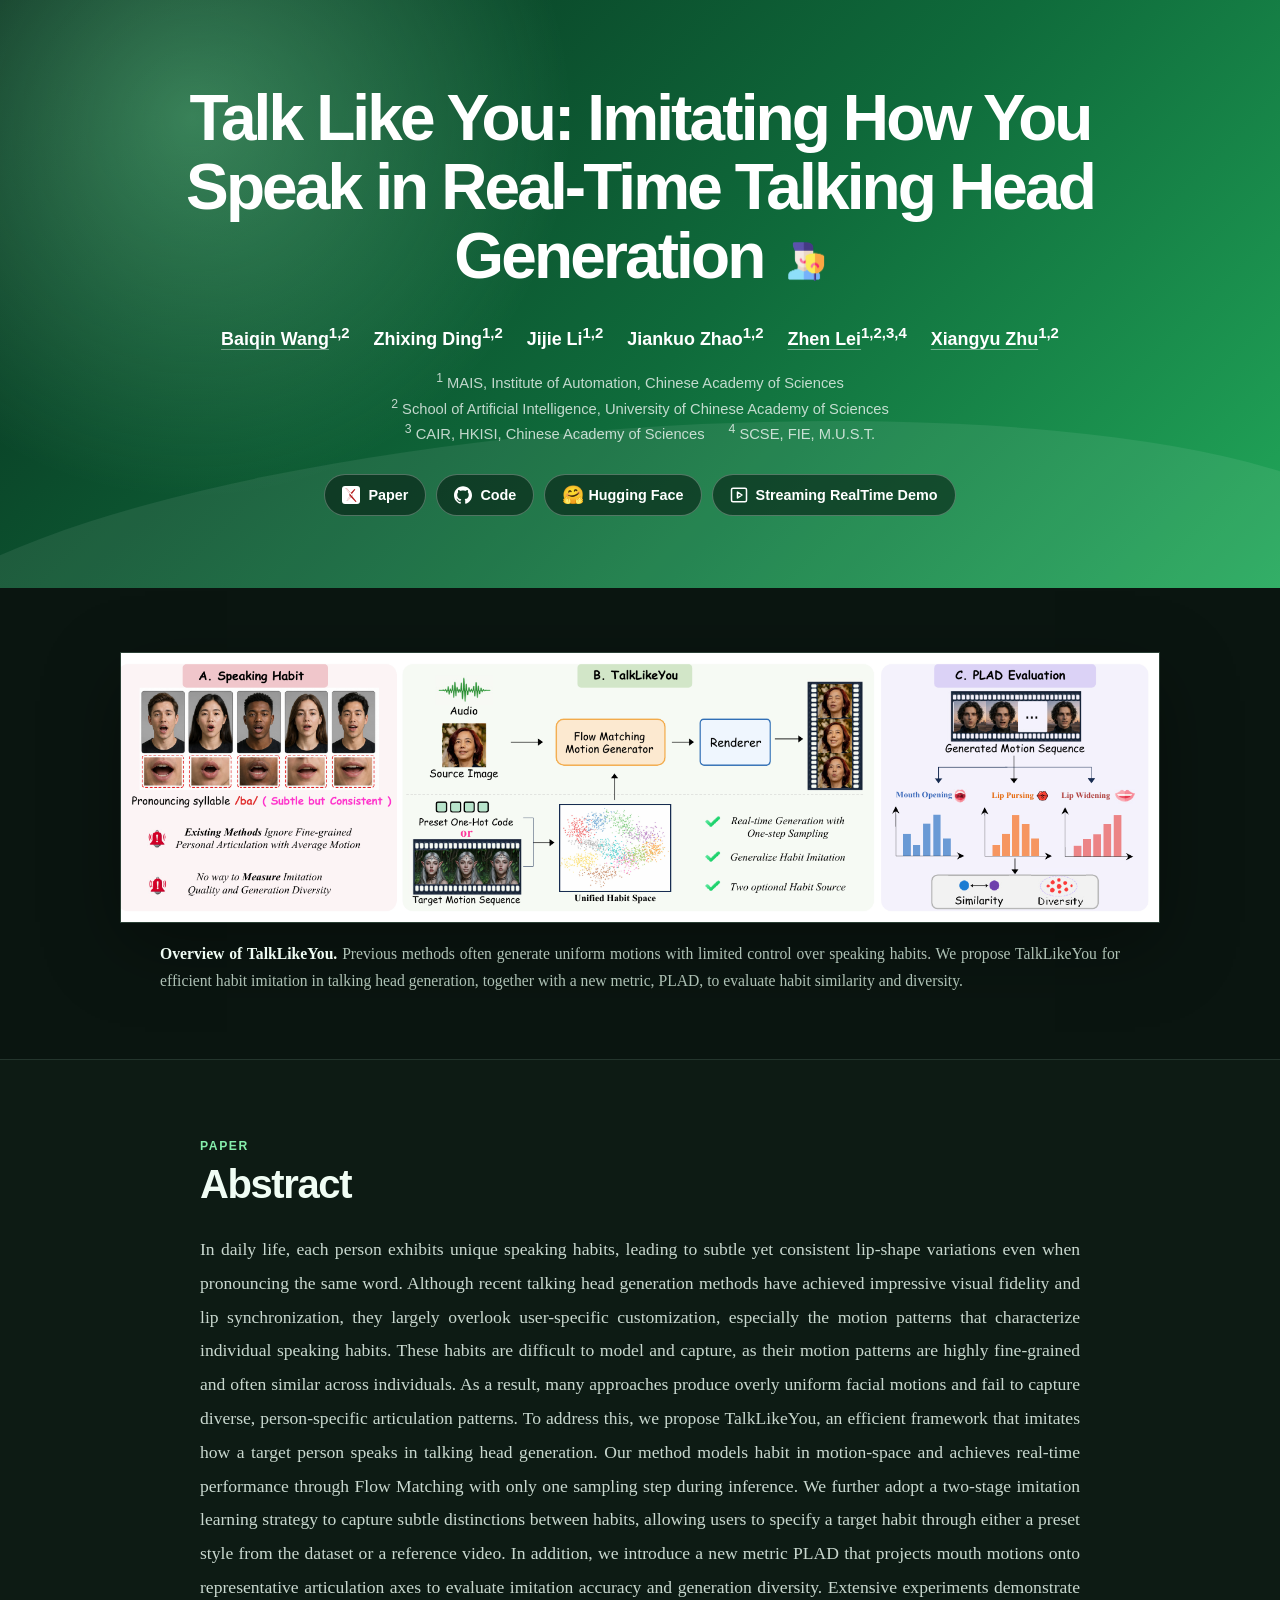
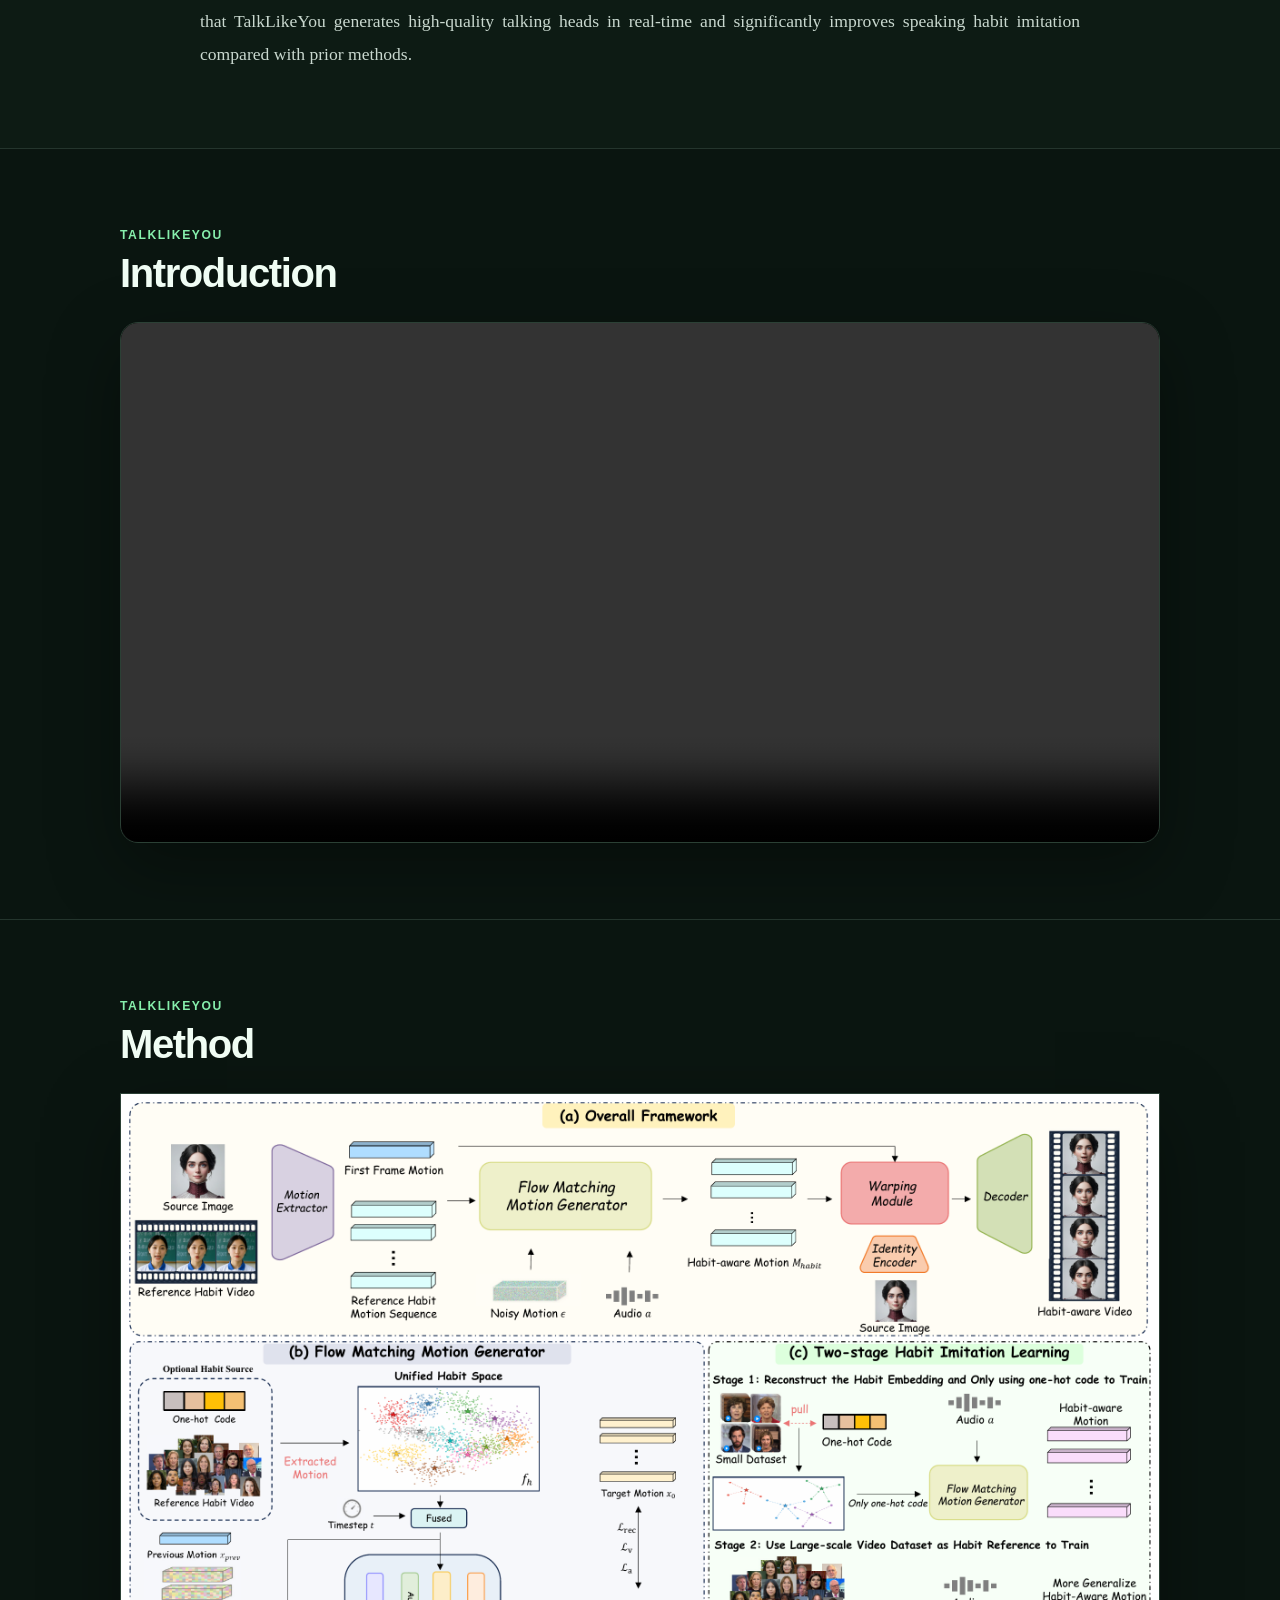
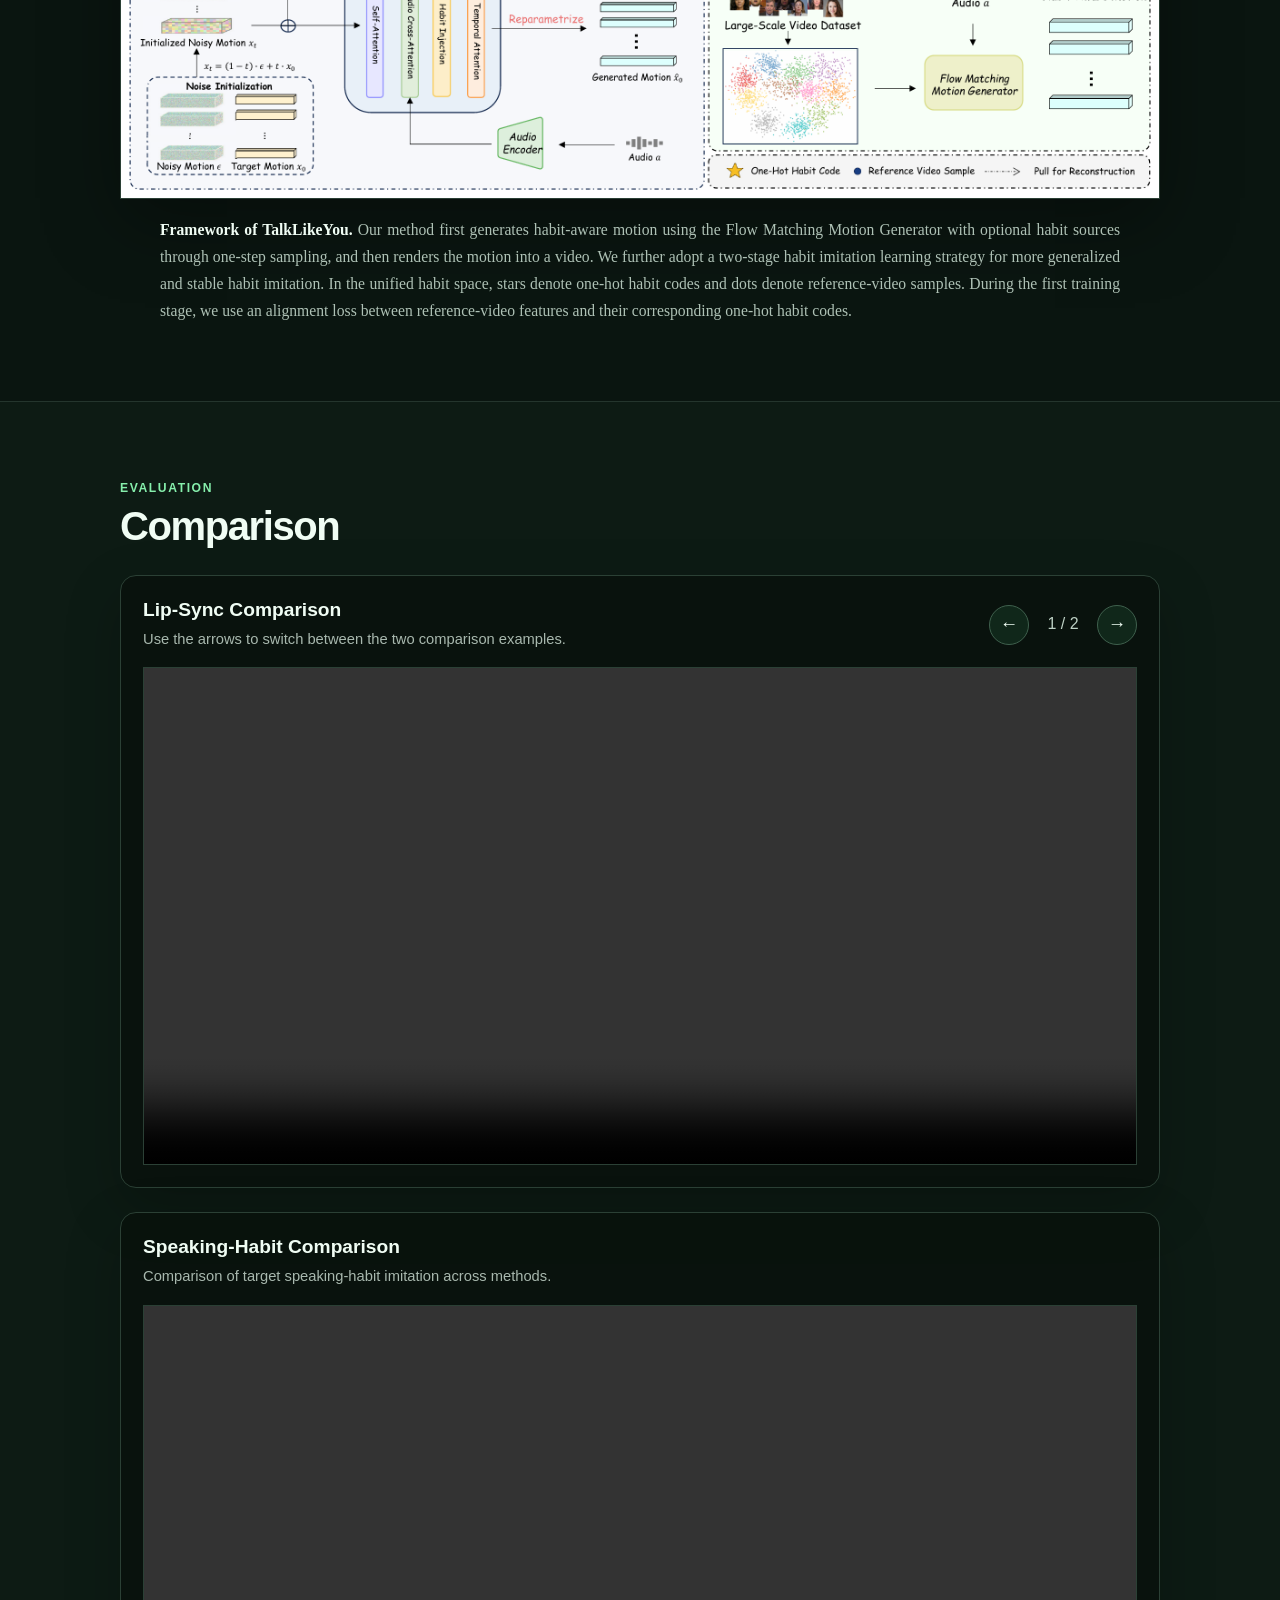
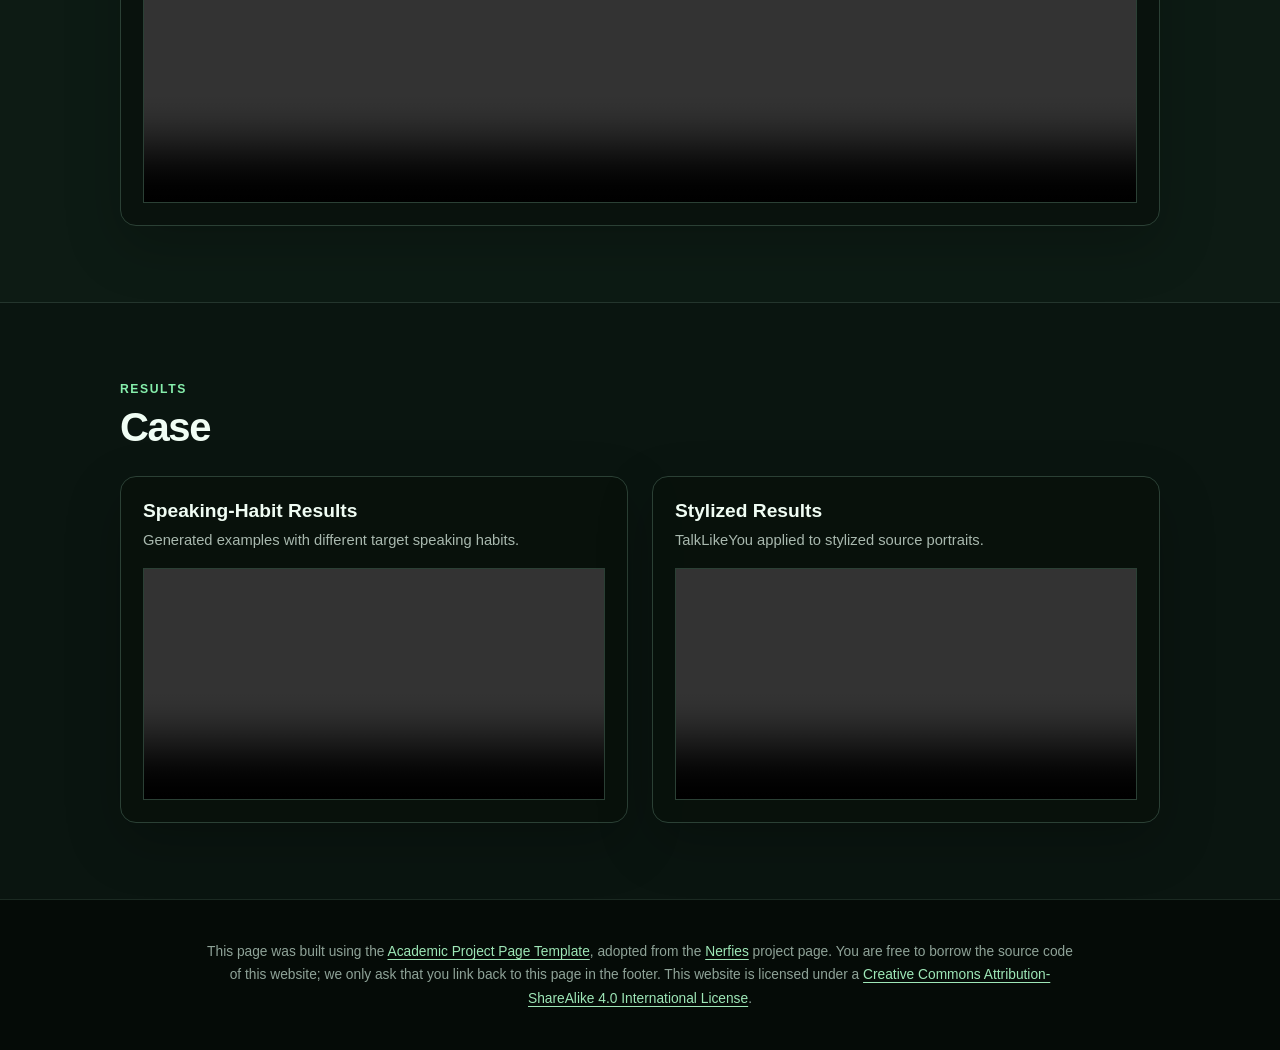
==== commit a9f9f4ab: "Link TalkLikeYou paper to arXiv abstract" ====
--- a/TalkLikeYou/index.html
+++ b/TalkLikeYou/index.html
@@ -31,10 +31,10 @@
         </div>
 
         <div class="publication-links" aria-label="Publication links">
-          <span class="publication-link is-disabled" aria-label="Paper coming soon">
-            <svg class="publication-icon" viewBox="0 0 24 24" fill="currentColor" aria-hidden="true"><path d="M3.8423 0a1.0037 1.0037 0 0 0-.922.6078c-.1536.3687-.0438.6275.2938 1.1113l6.9185 8.3597-1.0223 1.1058a1.0393 1.0393 0 0 0 .003 1.4229l1.2292 1.3135-5.4391 6.4444c-.2803.299-.4538.823-.2971 1.1986a1.0253 1.0253 0 0 0 .9585.635.9133.9133 0 0 0 .6891-.3405l5.783-6.126 7.4902 8.0051a.8527.8527 0 0 0 .6835.2597.9575.9575 0 0 0 .8777-.6138c.1577-.377-.017-.7502-.306-1.1407l-7.0518-8.3418 1.0632-1.13a.9626.9626 0 0 0 .0089-1.3165L4.6336.4639s-.3733-.4535-.768-.463zm0 .272h.0166c.2179.0052.4874.2715.5644.3639l.005.006.0052.0055 10.169 10.9905a.6915.6915 0 0 1-.0072.945l-1.0666 1.133-1.4982-1.7724-8.5994-10.39c-.3286-.472-.352-.6183-.2592-.841a.7307.7307 0 0 1 .6704-.4401Zm14.341 1.5701a.877.877 0 0 0-.6554.2418l-5.6962 6.1584 1.6944 1.8319 5.3089-6.5138c.3251-.4335.479-.6603.3247-1.0292a1.1205 1.1205 0 0 0-.9763-.689zm-7.6557 12.2823 1.3186 1.4135-5.7864 6.1295a.6494.6494 0 0 1-.4959.26.7516.7516 0 0 1-.706-.4669c-.1119-.2682.0359-.6864.2442-.9083l.0051-.0055.0047-.0055z"/></svg>
-            <span>Paper (Coming Soon)</span>
-          </span>
+          <a class="publication-link" href="https://arxiv.org/abs/2610.06658" target="_blank" rel="noopener noreferrer" aria-label="Paper on arXiv">
+            <svg class="publication-icon publication-icon-arxiv" viewBox="0 0 24 24" fill="currentColor" aria-hidden="true"><path d="M3.8423 0a1.0037 1.0037 0 0 0-.922.6078c-.1536.3687-.0438.6275.2938 1.1113l6.9185 8.3597-1.0223 1.1058a1.0393 1.0393 0 0 0 .003 1.4229l1.2292 1.3135-5.4391 6.4444c-.2803.299-.4538.823-.2971 1.1986a1.0253 1.0253 0 0 0 .9585.635.9133.9133 0 0 0 .6891-.3405l5.783-6.126 7.4902 8.0051a.8527.8527 0 0 0 .6835.2597.9575.9575 0 0 0 .8777-.6138c.1577-.377-.017-.7502-.306-1.1407l-7.0518-8.3418 1.0632-1.13a.9626.9626 0 0 0 .0089-1.3165L4.6336.4639s-.3733-.4535-.768-.463zm0 .272h.0166c.2179.0052.4874.2715.5644.3639l.005.006.0052.0055 10.169 10.9905a.6915.6915 0 0 1-.0072.945l-1.0666 1.133-1.4982-1.7724-8.5994-10.39c-.3286-.472-.352-.6183-.2592-.841a.7307.7307 0 0 1 .6704-.4401Zm14.341 1.5701a.877.877 0 0 0-.6554.2418l-5.6962 6.1584 1.6944 1.8319 5.3089-6.5138c.3251-.4335.479-.6603.3247-1.0292a1.1205 1.1205 0 0 0-.9763-.689zm-7.6557 12.2823 1.3186 1.4135-5.7864 6.1295a.6494.6494 0 0 1-.4959.26.7516.7516 0 0 1-.706-.4669c-.1119-.2682.0359-.6864.2442-.9083l.0051-.0055.0047-.0055z"/></svg>
+            <span>Paper</span>
+          </a>
           <a class="publication-link" href="https://github.com/BQ-Wang0511/TalkLikeYou" target="_blank" rel="noopener noreferrer">
             <svg class="publication-icon" viewBox="0 0 24 24" fill="currentColor" aria-hidden="true"><path d="M12 .297c-6.63 0-12 5.373-12 12 0 5.303 3.438 9.8 8.205 11.385.6.113.82-.258.82-.577 0-.285-.01-1.04-.015-2.04-3.338.724-4.042-1.61-4.042-1.61C4.422 18.07 3.633 17.7 3.633 17.7c-1.087-.744.084-.729.084-.729 1.205.084 1.838 1.236 1.838 1.236 1.07 1.835 2.809 1.305 3.495.998.108-.776.417-1.305.76-1.605-2.665-.3-5.466-1.332-5.466-5.93 0-1.31.465-2.38 1.235-3.22-.135-.303-.54-1.523.105-3.176 0 0 1.005-.322 3.3 1.23.96-.267 1.98-.399 3-.405 1.02.006 2.04.138 3 .405 2.28-1.552 3.285-1.23 3.285-1.23.645 1.653.24 2.873.12 3.176.765.84 1.23 1.91 1.23 3.22 0 4.61-2.805 5.625-5.475 5.92.42.36.81 1.096.81 2.22 0 1.606-.015 2.896-.015 3.286 0 .315.21.69.825.57C20.565 22.092 24 17.592 24 12.297c0-6.627-5.373-12-12-12"/></svg>
             <span>Code</span>
--- a/TalkLikeYou/static/css/index.css
+++ b/TalkLikeYou/static/css/index.css
@@ -172,6 +172,13 @@
   line-height: 1;
 }
 
+.publication-icon-arxiv {
+  padding: 2px;
+  border-radius: 3px;
+  color: #b31b1b;
+  background: #fff;
+}
+
 a.publication-link:hover {
   border-color: rgba(255, 255, 255, 0.58);
   background: rgba(3, 22, 13, 0.8);
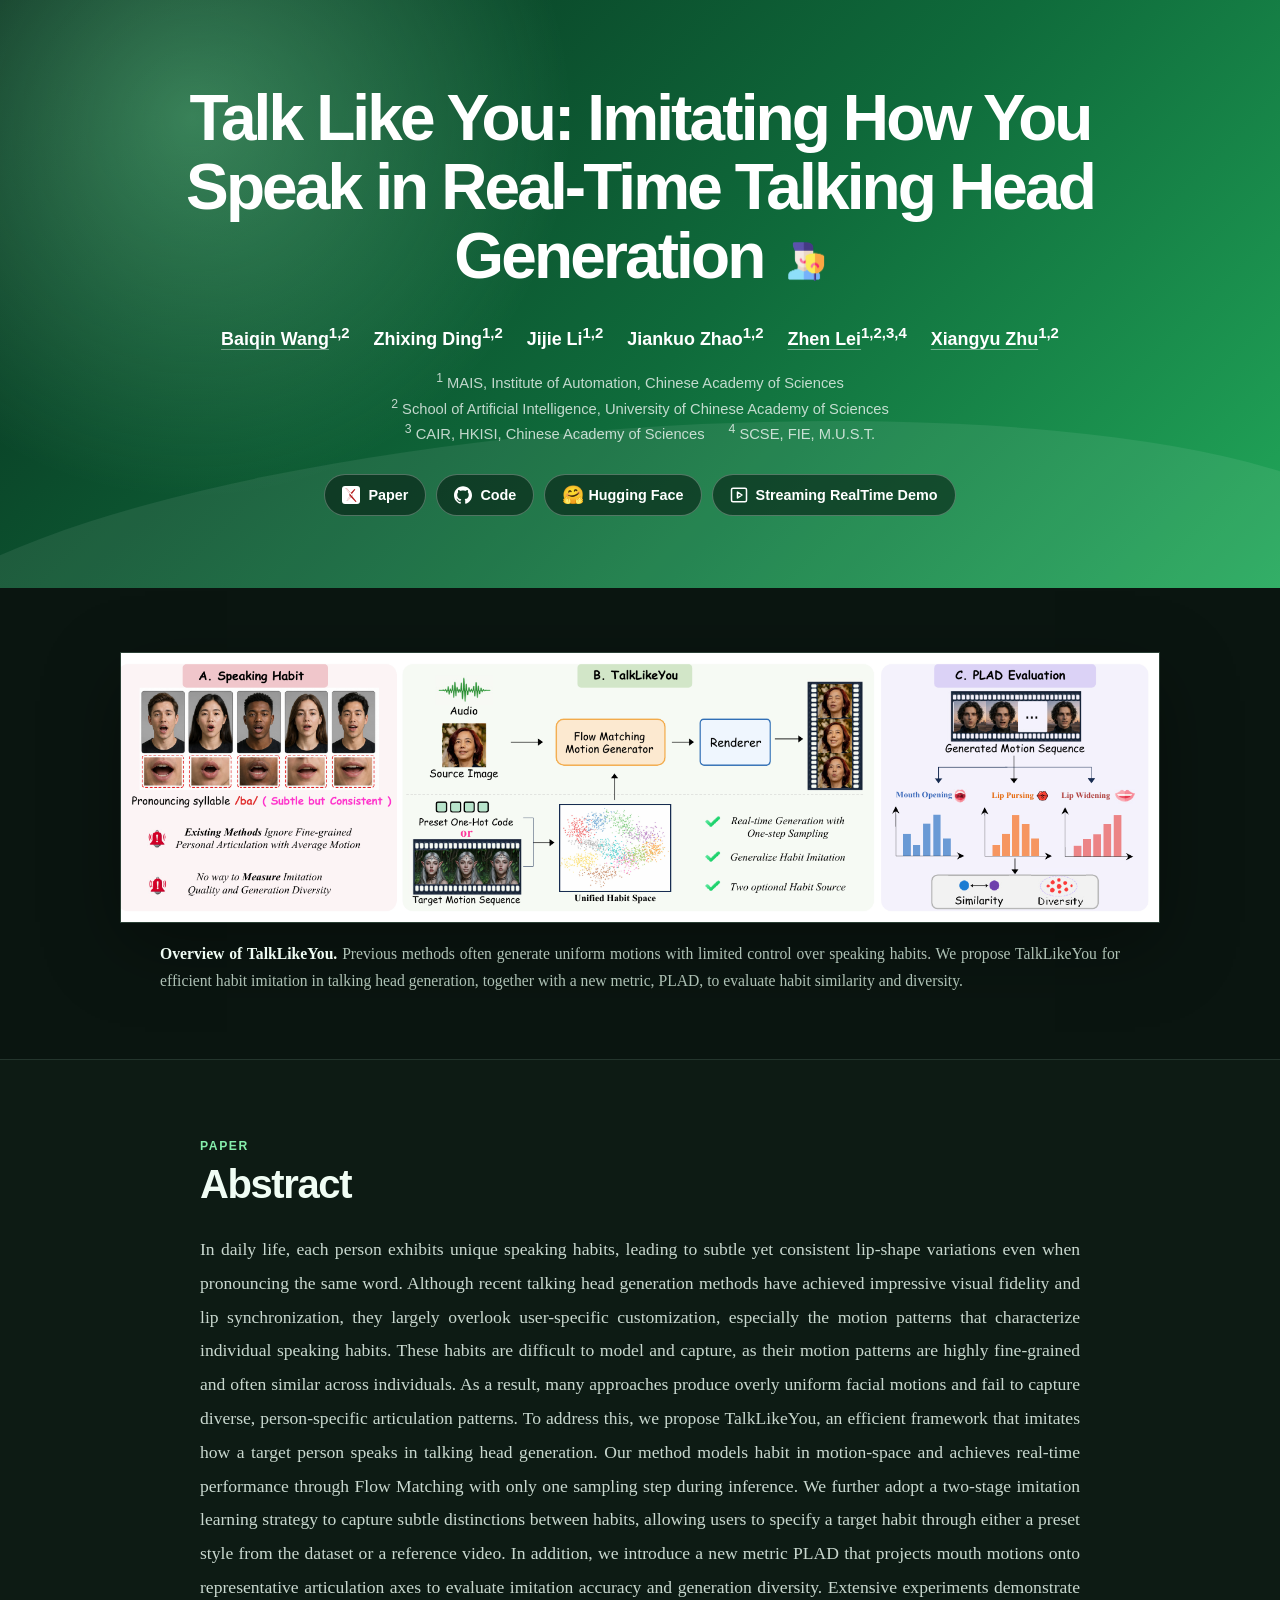
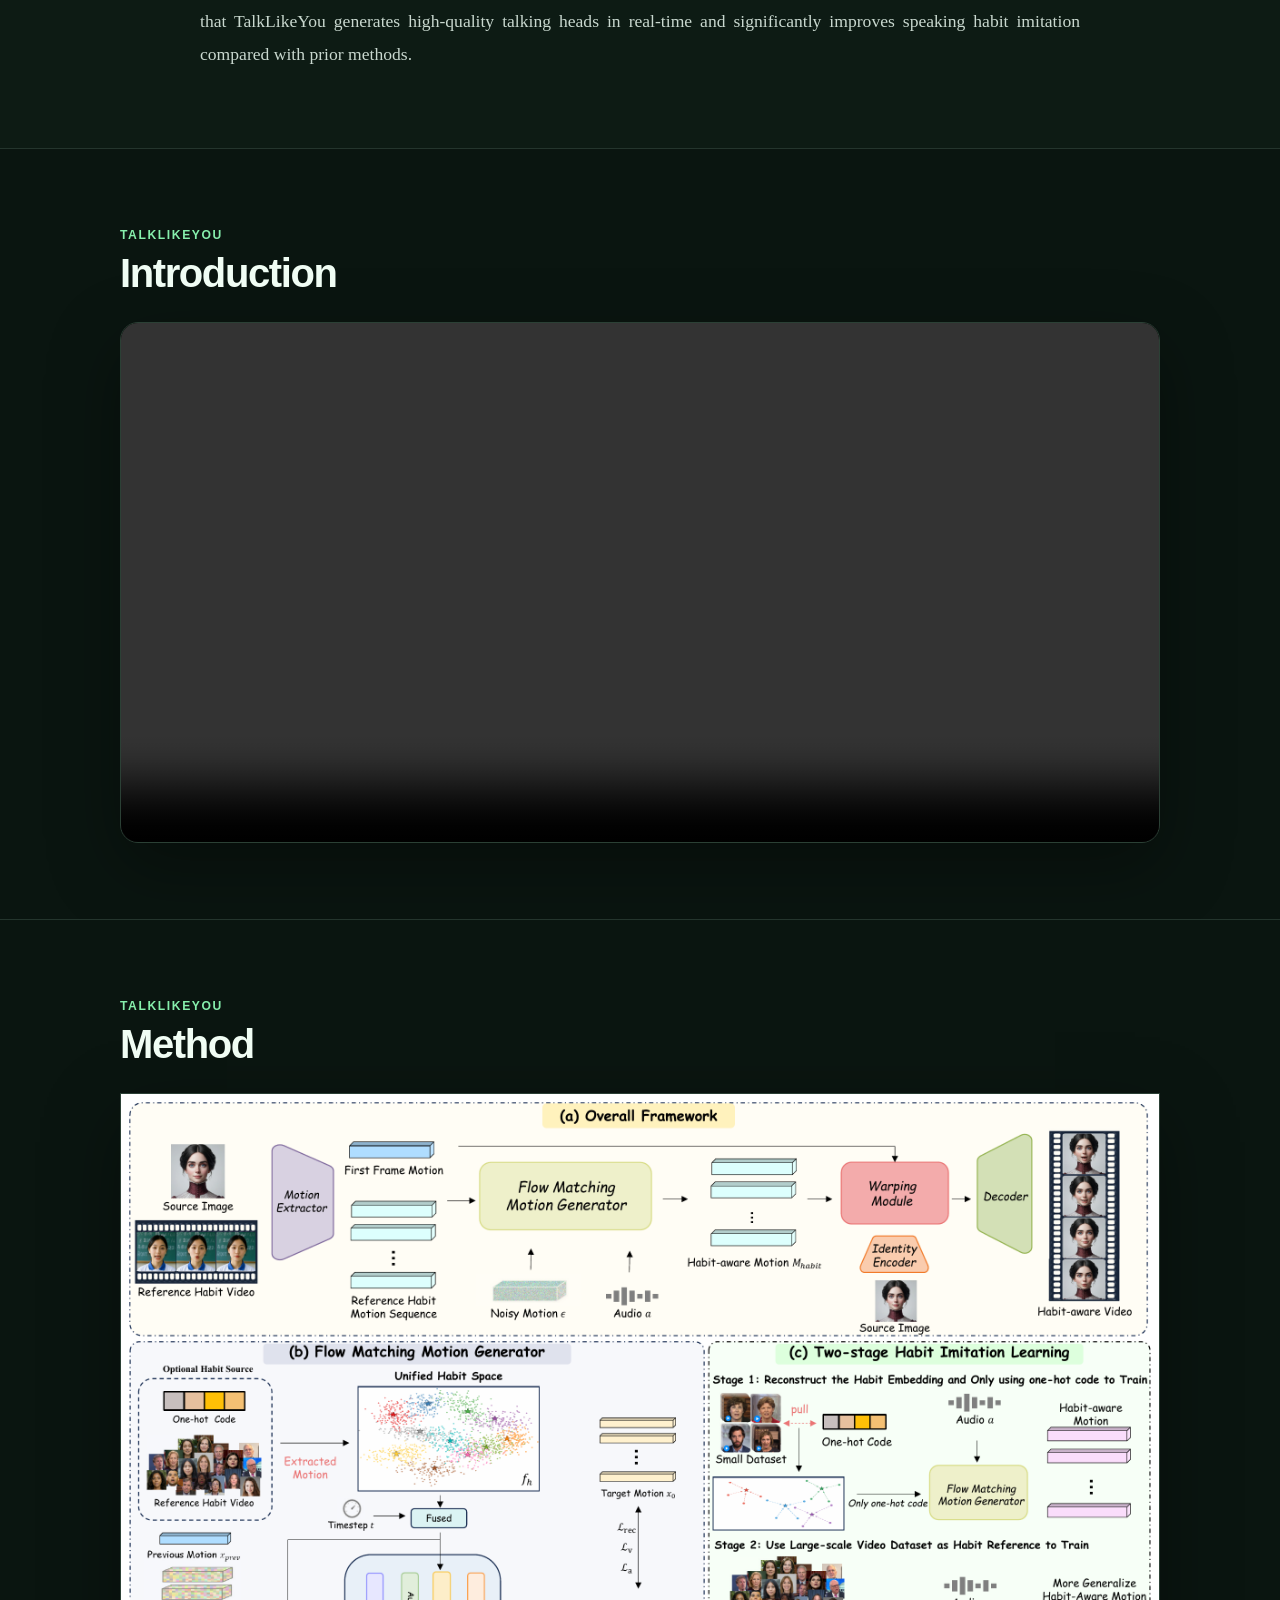
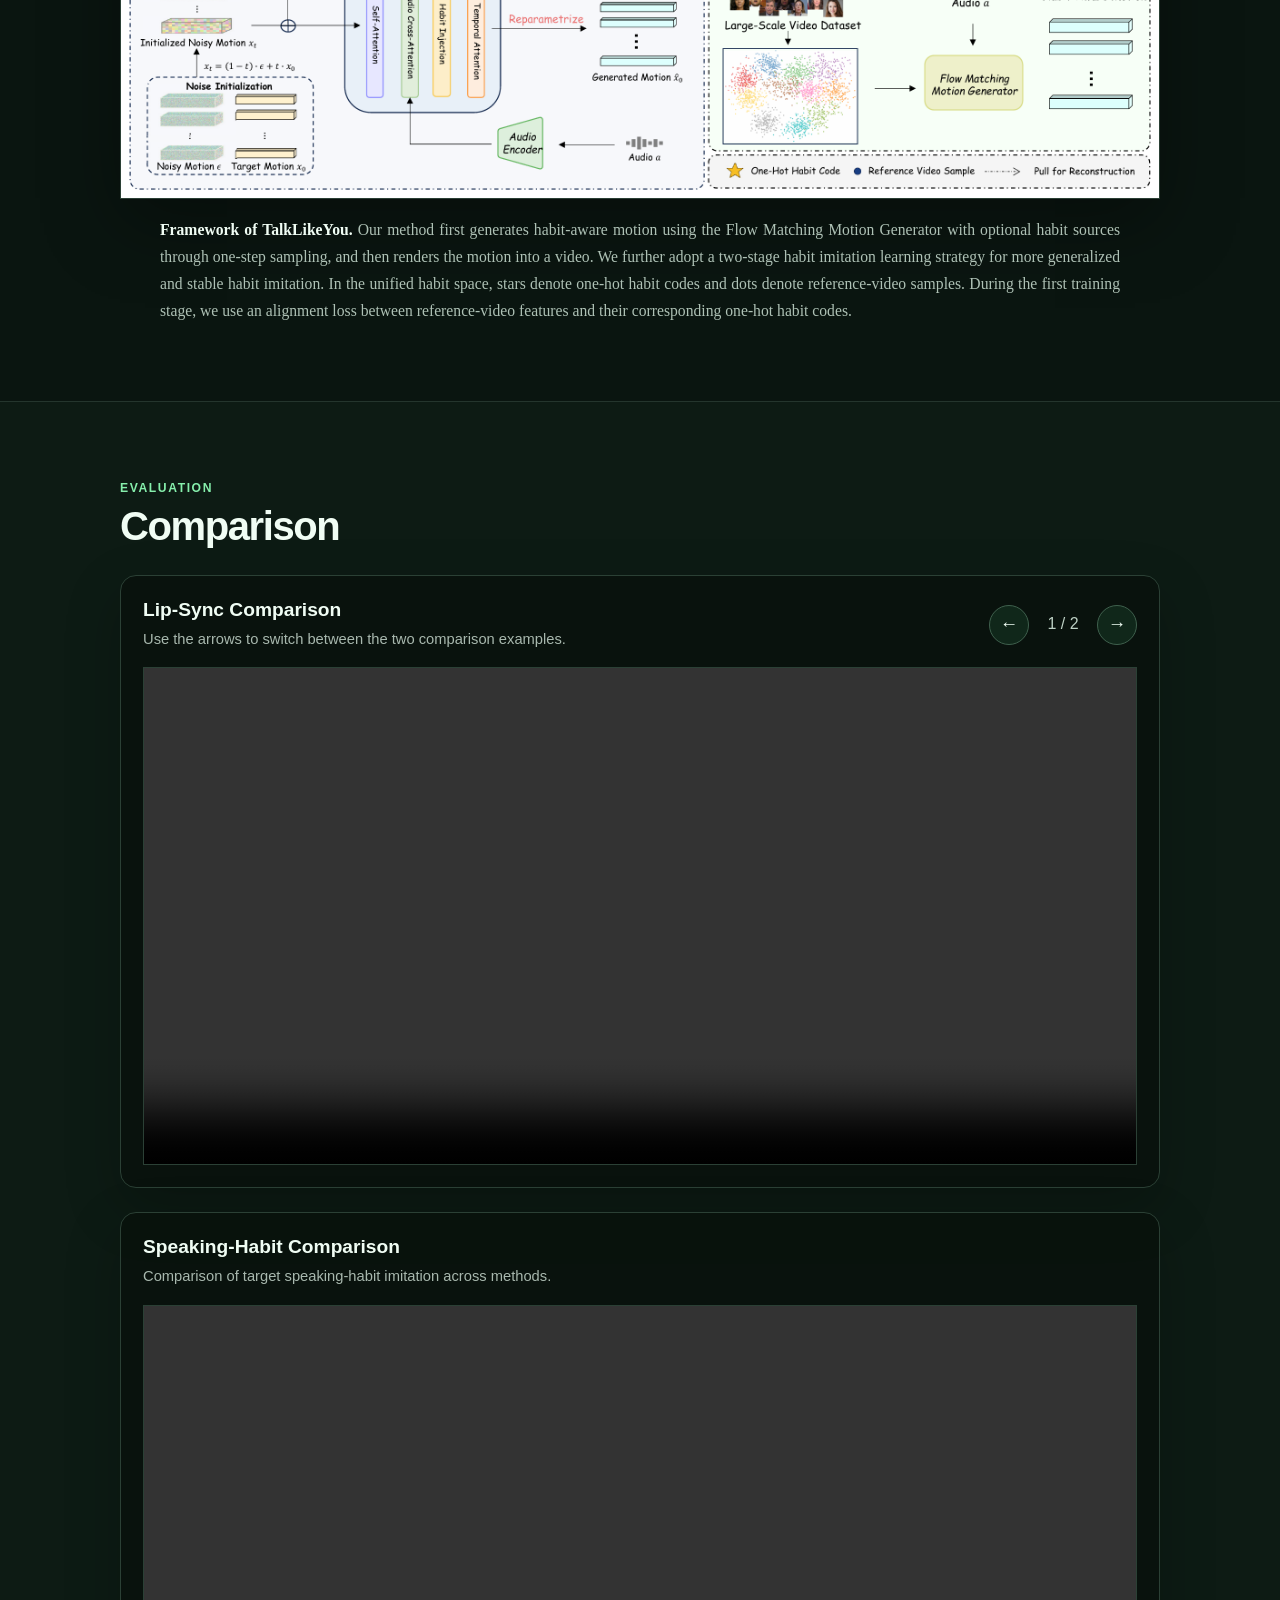
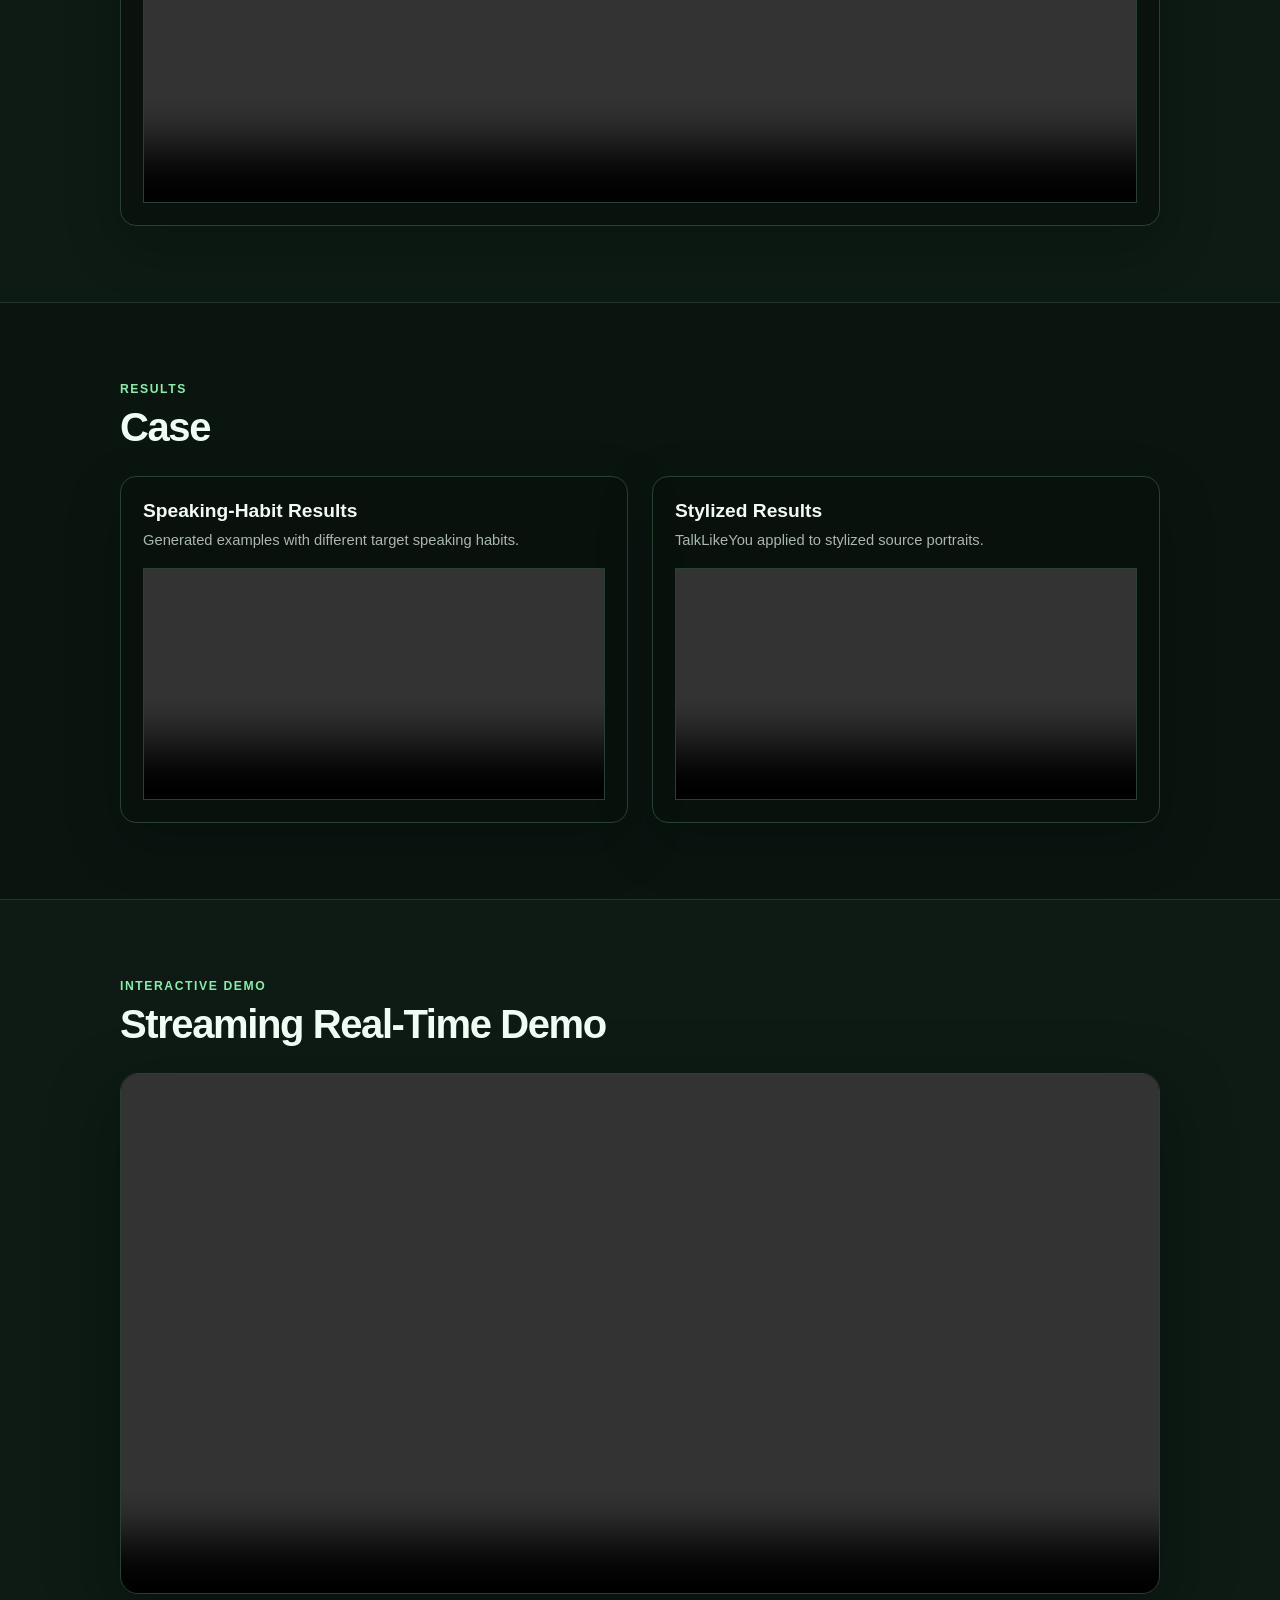
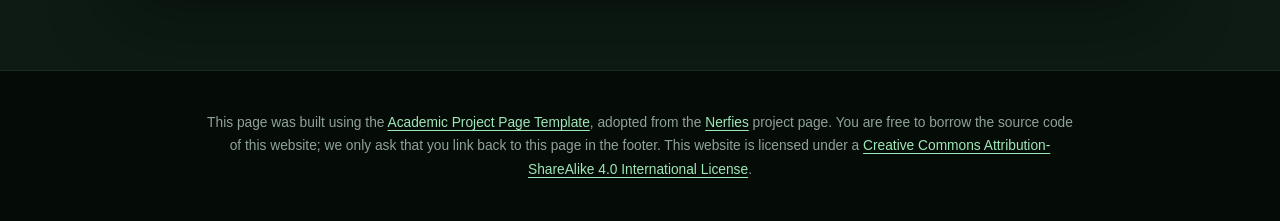
==== commit f93e1e35: "Add streaming real-time demo section" ====
--- a/TalkLikeYou/index.html
+++ b/TalkLikeYou/index.html
@@ -192,6 +192,20 @@
         </div>
       </div>
     </section>
+    <section class="section streaming-demo-section" aria-labelledby="streaming-demo-title">
+      <div class="container content-width">
+        <div class="section-heading">
+          <p class="eyebrow">Interactive Demo</p>
+          <h2 id="streaming-demo-title">Streaming Real-Time Demo</h2>
+        </div>
+        <div class="video-frame">
+          <video controls playsinline preload="metadata">
+            <source src="static/videos/realtime-demo.mp4" type="video/mp4">
+            Your browser does not support the video tag. <a href="static/videos/realtime-demo.mp4">Watch the demo video</a>.
+          </video>
+        </div>
+      </div>
+    </section>
   </main>
 
   <footer class="footer">
--- a/TalkLikeYou/static/css/index.css
+++ b/TalkLikeYou/static/css/index.css
@@ -212,11 +212,16 @@
 .method-section,
 .demo-section,
 .comparison-section,
-.case-section {
+.case-section,
+.streaming-demo-section {
   border-top: 1px solid var(--line);
 }
 
 .comparison-section {
+  background: #0d1b14;
+}
+
+.streaming-demo-section {
   background: #0d1b14;
 }
 
